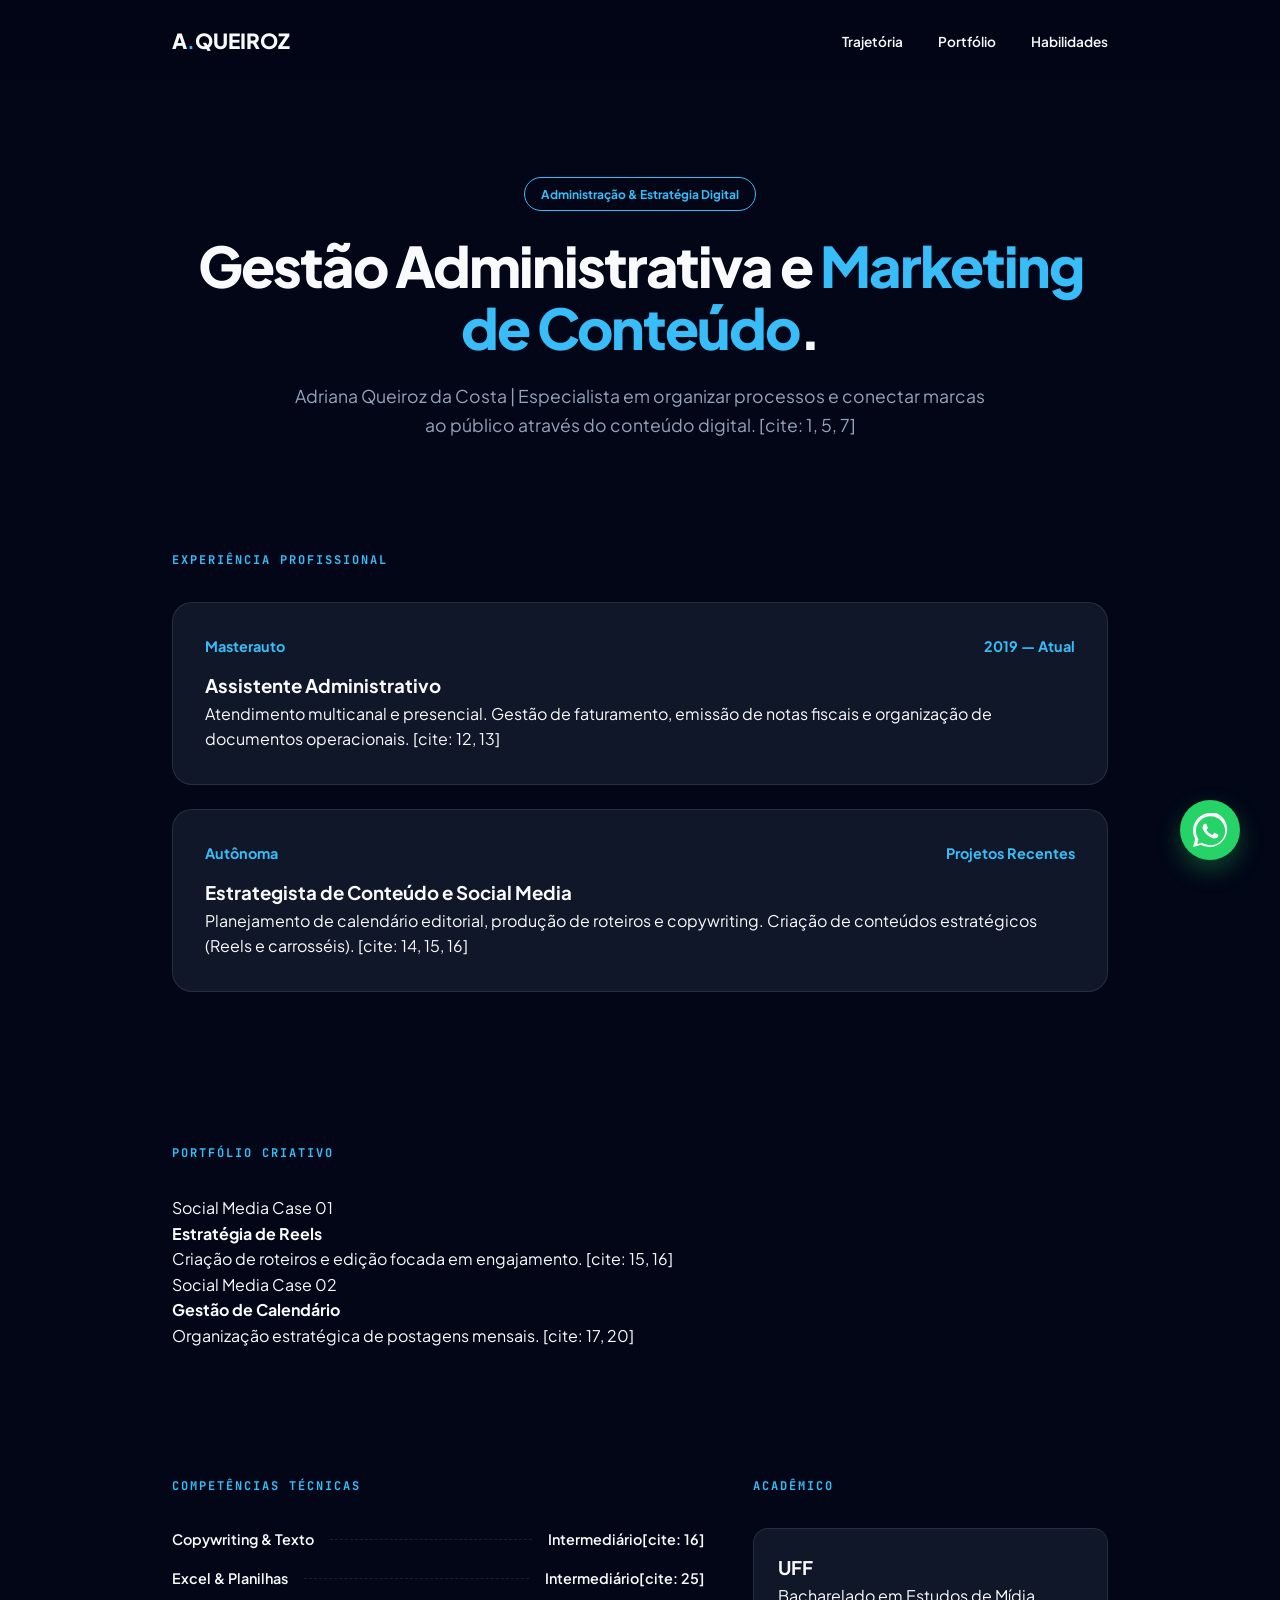
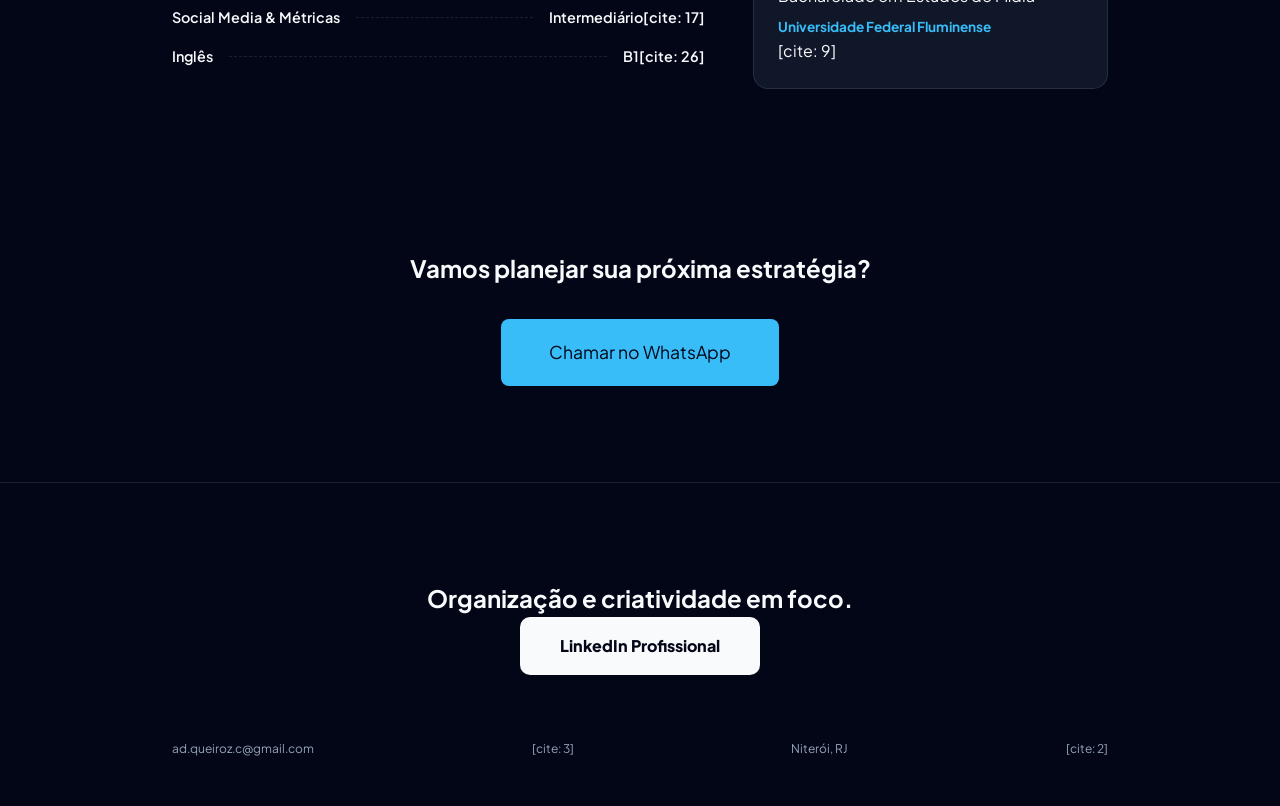
==== index.html @ 7cf7ba70 "Update index.html" ====
<!DOCTYPE html>
<html lang="pt-br">
<head>
    <meta charset="UTF-8">
    <meta name="viewport" content="width=device-width, initial-scale=1.0">
    <title>Adriana Queiroz | Adm & Marketing</title>
    <link rel="stylesheet" href="style.css">
    <link href="https://fonts.googleapis.com/css2?family=Plus+Jakarta+Sans:wght@300;400;600;800&family=JetBrains+Mono&display=swap" rel="stylesheet">
</head>
<body>

    <div class="cursor-glow"></div>

    <nav>
        <div class="container nav-content">
            <div class="logo">A<b>.</b>QUEIROZ</div>
            <div class="nav-links">
                <a href="#experiencia">Trajetória</a>
                <a href="#portfolio">Portfólio</a>
                <a href="#skills">Habilidades</a>
            </div>
        </div>
    </nav>

    <header class="hero">
        <div class="container">
            <div class="hero-badge reveal">Administração & Estratégia Digital</div>
            <h1 class="reveal">Gestão Administrativa e <span>Marketing de Conteúdo</span>.</h1>
            <p class="hero-sub reveal">Adriana Queiroz da Costa | Especialista em organizar processos e conectar marcas ao público através do conteúdo digital. [cite: 1, 5, 7]</p>
        </div>
    </header>

    <main class="container">
        
        <section id="experiencia" class="section">
            <h2 class="title-tag reveal">Experiência Profissional</h2>
            
            <div class="timeline">
                <div class="timeline-card reveal">
                    <div class="card-head">
                        <span class="company">Masterauto</span>
                        <span class="period">2019 — Atual</span>
                    </div>
                    <h3>Assistente Administrativo</h3>
                    <p>Atendimento multicanal e presencial. Gestão de faturamento, emissão de notas fiscais e organização de documentos operacionais. [cite: 12, 13]</p>
                </div>

                <div class="timeline-card reveal">
                    <div class="card-head">
                        <span class="company">Autônoma</span>
                        <span class="period">Projetos Recentes</span>
                    </div>
                    <h3>Estrategista de Conteúdo e Social Media</h3>
                    <p>Planejamento de calendário editorial, produção de roteiros e copywriting. Criação de conteúdos estratégicos (Reels e carrosséis). [cite: 14, 15, 16]</p>
                </div>
            </div>
        </section>

        <section id="portfolio" class="section">
            <h2 class="title-tag reveal">Portfólio Criativo</h2>
            <div class="portfolio-grid">
                <div class="portfolio-item reveal">
                    <div class="project-placeholder">Social Media Case 01</div>
                    <h4>Estratégia de Reels</h4>
                    <p>Criação de roteiros e edição focada em engajamento. [cite: 15, 16]</p>
                </div>
                <div class="portfolio-item reveal">
                    <div class="project-placeholder">Social Media Case 02</div>
                    <h4>Gestão de Calendário</h4>
                    <p>Organização estratégica de postagens mensais. [cite: 17, 20]</p>
                </div>
            </div>
        </section>

        <section id="skills" class="section">
            <div class="grid-skills">
                <div class="skill-group reveal">
                    <h2 class="title-tag">Competências Técnicas</h2>
                    <div class="skill-item-row"><span>Copywriting & Texto</span><div class="dot-filler"></div><span>Intermediário</span> [cite: 16]</div>
                    <div class="skill-item-row"><span>Excel & Planilhas</span><div class="dot-filler"></div><span>Intermediário</span> [cite: 25]</div>
                    <div class="skill-item-row"><span>Social Media & Métricas</span><div class="dot-filler"></div><span>Intermediário</span> [cite: 17]</div>
                    <div class="skill-item-row"><span>Inglês</span><div class="dot-filler"></div><span>B1</span> [cite: 26]</div>
                </div>
                <div class="edu-group reveal">
                    <h2 class="title-tag">Acadêmico</h2>
                    <div class="edu-card">
                        <h3>UFF</h3>
                        <p>Bacharelado em Estudos de Mídia</p>
                        <span class="date-tag">Universidade Federal Fluminense</span> [cite: 9]
                    </div>
                </div>
            </div>
        </section>

        <section class="contact-action reveal" style="text-align: center; padding: 6rem 0;">
            <h2 style="margin-bottom: 2rem;">Vamos planejar sua próxima estratégia?</h2>
            <a href="https://wa.me/5521972362893?text=Olá%20Adriana!%20Vi%20seu%20portfólio%20e%20gostaria%20de%20conversar." class="btn-primary" style="padding: 1.2rem 3rem; font-size: 1.1rem; display: inline-block; text-decoration: none;">Chamar no WhatsApp</a>
        </section>

    </main>

    <footer>
        <div class="container footer-content">
            <div class="reveal">
                <h2>Organização e criatividade em foco.</h2>
                <a href="https://www.linkedin.com/in/adriana-queirozc/" target="_blank" class="linkedin-btn">LinkedIn Profissional</a>
            </div>
            <div class="footer-bottom">
                <span>ad.queiroz.c@gmail.com</span> [cite: 3]
                <span>Niterói, RJ</span> [cite: 2]
            </div>
        </div>
    </footer>

    <a href="https://wa.me/5521972362893" class="whatsapp-float" target="_blank" rel="noopener noreferrer">
        <svg viewBox="0 0 32 32" class="whatsapp-icon">
            <path d="M16 0c-8.837 0-16 7.163-16 16 0 2.825 0.733 5.48 2.01 7.79l-2.01 7.21 7.387-1.938c2.352 1.205 5.021 1.938 7.863 1.938 8.837 0 16-7.163 16-16s-7.163-16-16-16zM16 29.333c-2.608 0-5.061-0.695-7.185-1.905l-0.516-0.306-4.385 1.15 1.171-4.195-0.336-0.534c-1.325-2.106-2.092-4.597-2.092-7.21 0-7.363 5.989-13.352 13.352-13.352s13.352 5.989 13.352 13.352c0 7.363-5.989 13.352-13.352 13.352zM22.422 19.383c-0.354-0.177-2.092-1.033-2.417-1.152s-0.561-0.177-0.796 0.177c-0.235 0.354-0.914 1.152-1.121 1.388s-0.413 0.265-0.767 0.088c-0.354-0.177-1.493-0.551-2.845-1.757-1.052-0.938-1.761-2.097-1.967-2.451s-0.022-0.546 0.155-0.722c0.159-0.159 0.354-0.413 0.531-0.619s0.235-0.354 0.354-0.59c0.118-0.235 0.059-0.442-0.029-0.619s-0.796-1.918-1.091-2.626c-0.287-0.691-0.579-0.597-0.796-0.608-0.206-0.010-0.442-0.012-0.678-0.012s-0.619 0.088-0.943 0.442c-0.324 0.354-1.238 1.21-1.238 2.951s1.268 3.423 1.445 3.659c0.177 0.235 2.495 3.81 6.044 5.341 0.844 0.364 1.503 0.581 2.016 0.744 0.848 0.269 1.62 0.231 2.23 0.14 0.68-0.101 2.092-0.855 2.387-1.681s0.295-1.534 0.206-1.681c-0.088-0.147-0.324-0.235-0.678-0.412z"></path>
        </svg>
    </a>

    <script src="script.js"></script>
</body>
</html>
---- style.css ----
:root {
    --bg: #020617;
    --primary: #38bdf8;
    --text: #f8fafc;
    --text-muted: #94a3b8;
    --card: rgba(30, 41, 59, 0.5);
    --border: rgba(255, 255, 255, 0.1);
}

* { margin: 0; padding: 0; box-sizing: border-box; scroll-behavior: smooth; }

body { 
    background-color: var(--bg); 
    color: var(--text); 
    font-family: 'Plus Jakarta Sans', sans-serif; 
    line-height: 1.6;
    overflow-x: hidden;
}

.container { max-width: 1000px; margin: 0 auto; padding: 0 2rem; }

/* Navegação */
nav { padding: 1.5rem 0; position: sticky; top: 0; z-index: 1000; background: rgba(2, 6, 23, 0.8); backdrop-filter: blur(10px); }
.nav-content { display: flex; justify-content: space-between; align-items: center; }
.logo { font-size: 1.3rem; font-weight: 800; }
.logo b { color: var(--primary); }
.nav-links a { color: var(--text); text-decoration: none; margin-left: 2rem; font-weight: 600; font-size: 0.85rem; }
.btn-primary { background: var(--primary); color: var(--bg) !important; padding: 0.6rem 1.2rem; border-radius: 8px; }

/* Hero Section */
.hero { padding: 6rem 0 3rem; text-align: center; }
.hero-badge { display: inline-block; padding: 0.4rem 1rem; border: 1px solid var(--primary); color: var(--primary); border-radius: 99px; font-size: 0.75rem; font-weight: 700; margin-bottom: 1.5rem; }
h1 { font-size: 3.5rem; font-weight: 800; letter-spacing: -2px; margin-bottom: 1.5rem; line-height: 1.1; }
h1 span { color: var(--primary); }
.hero-sub { color: var(--text-muted); font-size: 1.1rem; max-width: 700px; margin: 0 auto; }

/* Seções e Cards */
.section { padding: 4rem 0; }
.title-tag { font-family: 'JetBrains Mono', monospace; font-size: 0.75rem; color: var(--primary); text-transform: uppercase; margin-bottom: 2rem; letter-spacing: 2px; }
.timeline-card { background: var(--card); border: 1px solid var(--border); padding: 2rem; border-radius: 20px; margin-bottom: 1.5rem; transition: 0.3s; }
.timeline-card:hover { border-color: var(--primary); transform: translateY(-5px); }
.card-head { display: flex; justify-content: space-between; margin-bottom: 0.8rem; font-weight: 700; font-size: 0.9rem; color: var(--primary); }

/* Grid de Habilidades */
.grid-skills { display: grid; grid-template-columns: 1.5fr 1fr; gap: 3rem; }
.skill-item-row { display: flex; align-items: center; margin-bottom: 1rem; font-weight: 600; font-size: 0.9rem; }
.dot-filler { flex-grow: 1; border-bottom: 1px dashed var(--border); margin: 0 1rem; }
.edu-card { background: var(--card); padding: 1.5rem; border-radius: 15px; border: 1px solid var(--border); }
.date-tag { display: block; margin-top: 0.5rem; color: var(--primary); font-weight: 700; font-size: 0.85rem; }

/* Footer */
footer { padding: 6rem 0 3rem; text-align: center; border-top: 1px solid var(--border); }
.linkedin-btn { display: inline-block; background: var(--text); color: var(--bg); padding: 1rem 2.5rem; border-radius: 10px; font-weight: 800; text-decoration: none; transition: 0.3s; }
.linkedin-btn:hover { background: var(--primary); transform: scale(1.05); }
.footer-bottom { margin-top: 4rem; display: flex; justify-content: space-between; font-size: 0.75rem; color: var(--text-muted); }

/* Animações de Revelação */
.reveal { opacity: 0; transform: translateY(30px); transition: 0.8s ease-out; }
.reveal.active { opacity: 1; transform: translateY(0); }

/* WhatsApp Flutuante */
.whatsapp-float {
    position: fixed;
    width: 60px;
    height: 60px;
    bottom: 40px;
    right: 40px;
    background-color: #25d366;
    border-radius: 50px;
    display: flex;
    align-items: center;
    justify-content: center;
    box-shadow: 0 10px 25px rgba(37, 211, 102, 0.3);
    z-index: 1000;
    transition: all 0.3s ease;
    animation: pulse-whatsapp 2s infinite;
}
.whatsapp-float:hover { transform: scale(1.1); background-color: #20ba5a; }
.whatsapp-icon { width: 35px; height: 35px; fill: white; }

@keyframes pulse-whatsapp {
    0% { box-shadow: 0 0 0 0 rgba(37, 211, 102, 0.7); }
    70% { box-shadow: 0 0 0 15px rgba(37, 211, 102, 0); }
    100% { box-shadow: 0 0 0 0 rgba(37, 211, 102, 0); }
}

/* Responsividade */
@media (max-width: 768px) { 
    h1 { font-size: 2.5rem; } 
    .grid-skills { grid-template-columns: 1fr; } 
    .whatsapp-float { width: 50px; height: 50px; bottom: 20px; right: 20px; }
}
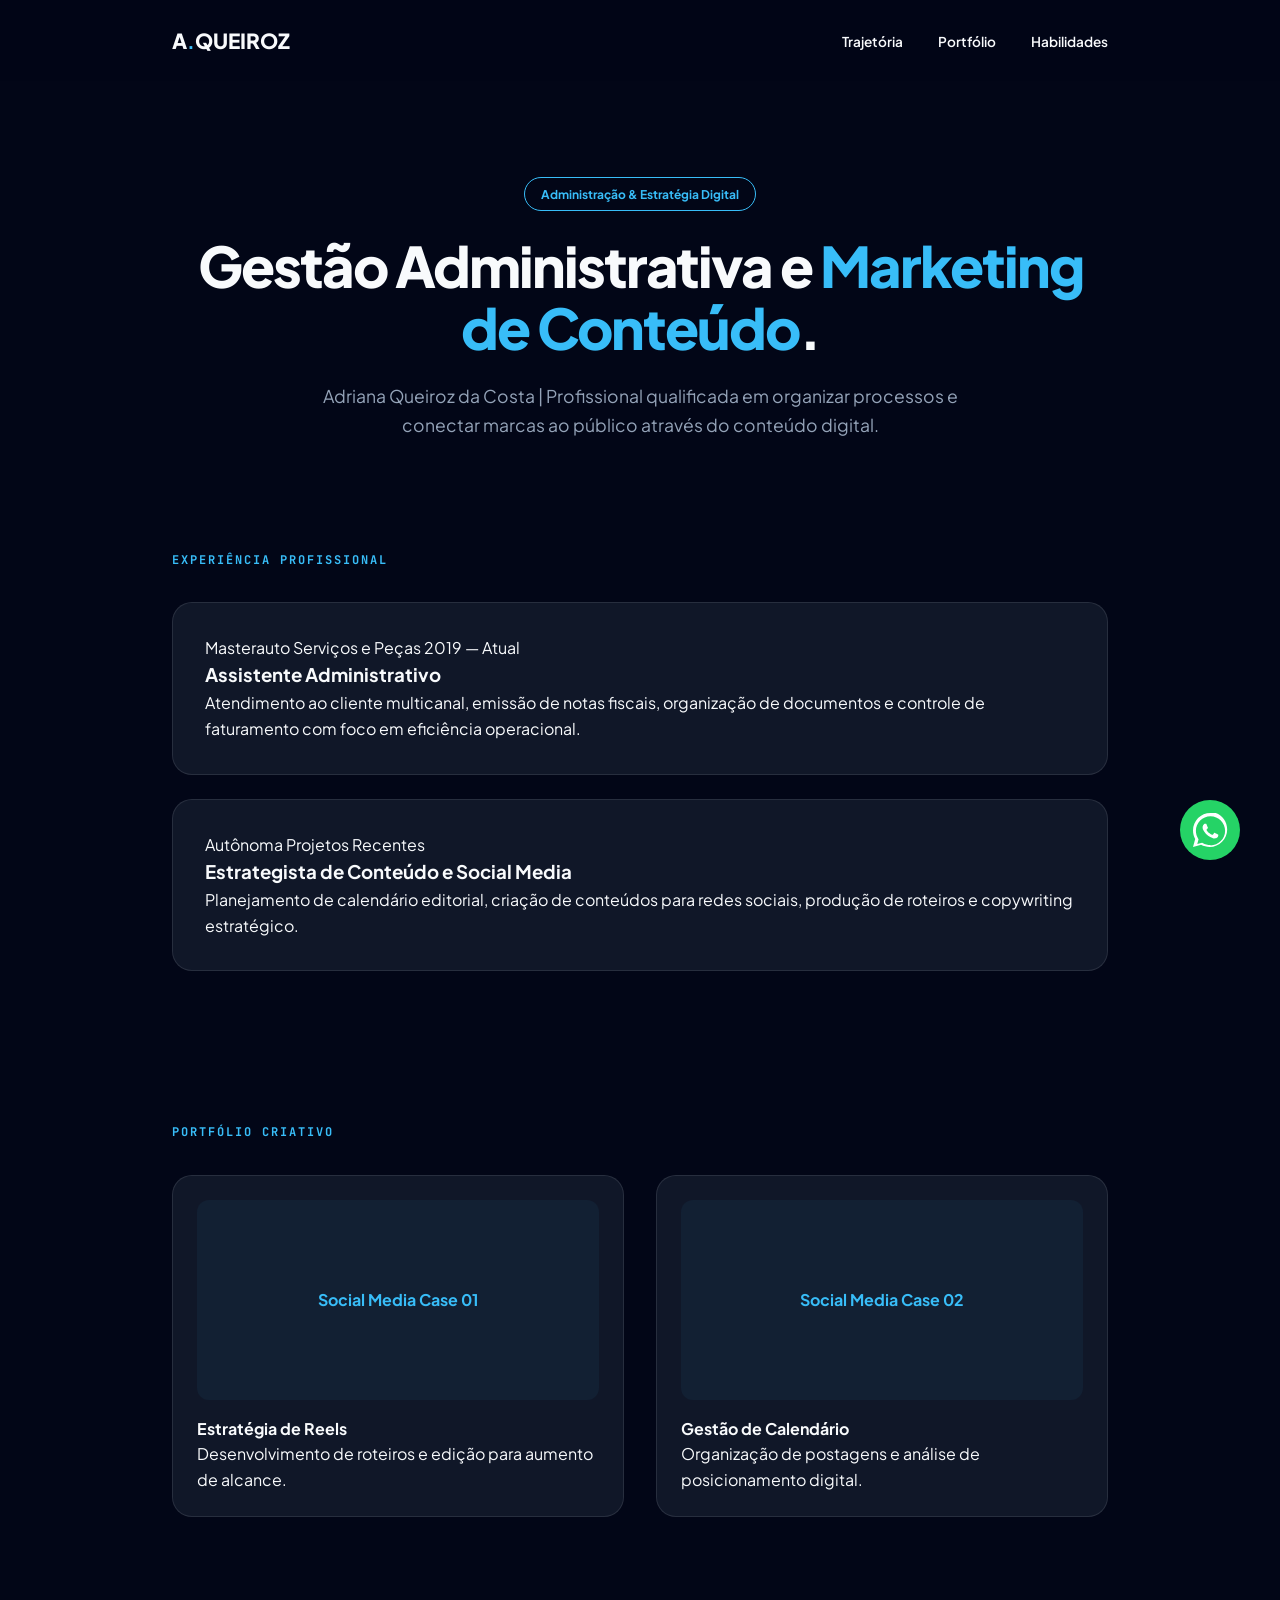
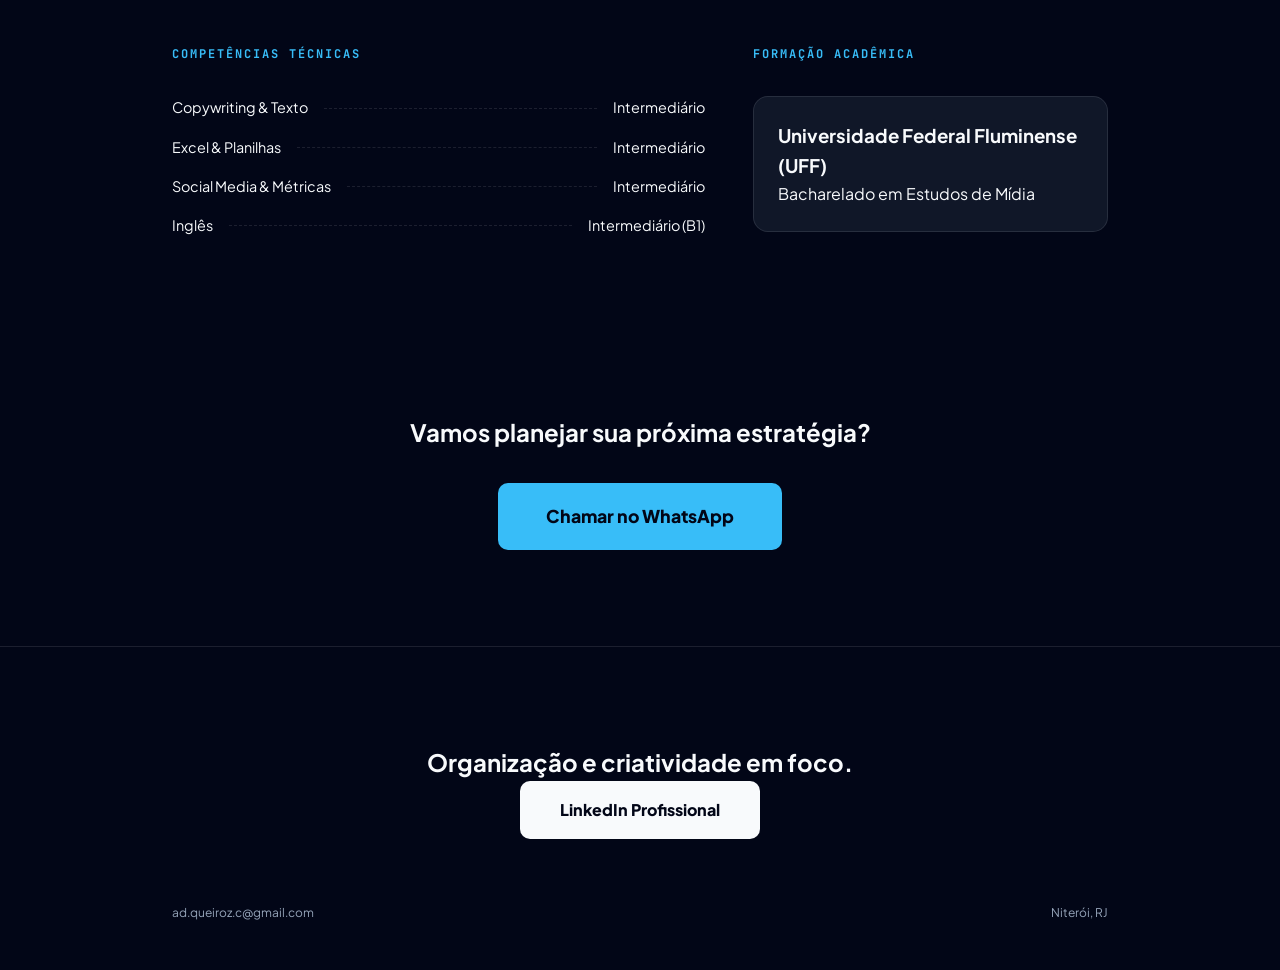
==== commit aceb67d0: "Update index.html" ====
--- a/index.html
+++ b/index.html
@@ -26,7 +26,7 @@
         <div class="container">
             <div class="hero-badge reveal">Administração & Estratégia Digital</div>
             <h1 class="reveal">Gestão Administrativa e <span>Marketing de Conteúdo</span>.</h1>
-            <p class="hero-sub reveal">Adriana Queiroz da Costa | Especialista em organizar processos e conectar marcas ao público através do conteúdo digital. [cite: 1, 5, 7]</p>
+            <p class="hero-sub reveal">Adriana Queiroz da Costa | Profissional qualificada em organizar processos e conectar marcas ao público através do conteúdo digital.</p>
         </div>
     </header>
 
@@ -38,11 +38,11 @@
             <div class="timeline">
                 <div class="timeline-card reveal">
                     <div class="card-head">
-                        <span class="company">Masterauto</span>
+                        <span class="company">Masterauto Serviços e Peças</span>
                         <span class="period">2019 — Atual</span>
                     </div>
                     <h3>Assistente Administrativo</h3>
-                    <p>Atendimento multicanal e presencial. Gestão de faturamento, emissão de notas fiscais e organização de documentos operacionais. [cite: 12, 13]</p>
+                    <p>Atendimento ao cliente multicanal, emissão de notas fiscais, organização de documentos e controle de faturamento com foco em eficiência operacional.</p>
                 </div>
 
                 <div class="timeline-card reveal">
@@ -51,7 +51,7 @@
                         <span class="period">Projetos Recentes</span>
                     </div>
                     <h3>Estrategista de Conteúdo e Social Media</h3>
-                    <p>Planejamento de calendário editorial, produção de roteiros e copywriting. Criação de conteúdos estratégicos (Reels e carrosséis). [cite: 14, 15, 16]</p>
+                    <p>Planejamento de calendário editorial, criação de conteúdos para redes sociais, produção de roteiros e copywriting estratégico.</p>
                 </div>
             </div>
         </section>
@@ -62,12 +62,12 @@
                 <div class="portfolio-item reveal">
                     <div class="project-placeholder">Social Media Case 01</div>
                     <h4>Estratégia de Reels</h4>
-                    <p>Criação de roteiros e edição focada em engajamento. [cite: 15, 16]</p>
+                    <p>Desenvolvimento de roteiros e edição para aumento de alcance.</p>
                 </div>
                 <div class="portfolio-item reveal">
                     <div class="project-placeholder">Social Media Case 02</div>
                     <h4>Gestão de Calendário</h4>
-                    <p>Organização estratégica de postagens mensais. [cite: 17, 20]</p>
+                    <p>Organização de postagens e análise de posicionamento digital.</p>
                 </div>
             </div>
         </section>
@@ -76,17 +76,16 @@
             <div class="grid-skills">
                 <div class="skill-group reveal">
                     <h2 class="title-tag">Competências Técnicas</h2>
-                    <div class="skill-item-row"><span>Copywriting & Texto</span><div class="dot-filler"></div><span>Intermediário</span> [cite: 16]</div>
-                    <div class="skill-item-row"><span>Excel & Planilhas</span><div class="dot-filler"></div><span>Intermediário</span> [cite: 25]</div>
-                    <div class="skill-item-row"><span>Social Media & Métricas</span><div class="dot-filler"></div><span>Intermediário</span> [cite: 17]</div>
-                    <div class="skill-item-row"><span>Inglês</span><div class="dot-filler"></div><span>B1</span> [cite: 26]</div>
+                    <div class="skill-item-row"><span>Copywriting & Texto</span><div class="dot-filler"></div><span>Intermediário</span></div>
+                    <div class="skill-item-row"><span>Excel & Planilhas</span><div class="dot-filler"></div><span>Intermediário</span></div>
+                    <div class="skill-item-row"><span>Social Media & Métricas</span><div class="dot-filler"></div><span>Intermediário</span></div>
+                    <div class="skill-item-row"><span>Inglês</span><div class="dot-filler"></div><span>Intermediário (B1)</span></div>
                 </div>
                 <div class="edu-group reveal">
-                    <h2 class="title-tag">Acadêmico</h2>
+                    <h2 class="title-tag">Formação Acadêmica</h2>
                     <div class="edu-card">
-                        <h3>UFF</h3>
+                        <h3>Universidade Federal Fluminense (UFF)</h3>
                         <p>Bacharelado em Estudos de Mídia</p>
-                        <span class="date-tag">Universidade Federal Fluminense</span> [cite: 9]
                     </div>
                 </div>
             </div>
@@ -106,8 +105,8 @@
                 <a href="https://www.linkedin.com/in/adriana-queirozc/" target="_blank" class="linkedin-btn">LinkedIn Profissional</a>
             </div>
             <div class="footer-bottom">
-                <span>ad.queiroz.c@gmail.com</span> [cite: 3]
-                <span>Niterói, RJ</span> [cite: 2]
+                <span>ad.queiroz.c@gmail.com</span>
+                <span>Niterói, RJ</span>
             </div>
         </div>
     </footer>
--- a/style.css
+++ b/style.css
@@ -8,85 +8,46 @@
 }
 
 * { margin: 0; padding: 0; box-sizing: border-box; scroll-behavior: smooth; }
-
-body { 
-    background-color: var(--bg); 
-    color: var(--text); 
-    font-family: 'Plus Jakarta Sans', sans-serif; 
-    line-height: 1.6;
-    overflow-x: hidden;
-}
-
+body { background-color: var(--bg); color: var(--text); font-family: 'Plus Jakarta Sans', sans-serif; line-height: 1.6; overflow-x: hidden; }
 .container { max-width: 1000px; margin: 0 auto; padding: 0 2rem; }
 
-/* Navegação */
 nav { padding: 1.5rem 0; position: sticky; top: 0; z-index: 1000; background: rgba(2, 6, 23, 0.8); backdrop-filter: blur(10px); }
 .nav-content { display: flex; justify-content: space-between; align-items: center; }
 .logo { font-size: 1.3rem; font-weight: 800; }
 .logo b { color: var(--primary); }
 .nav-links a { color: var(--text); text-decoration: none; margin-left: 2rem; font-weight: 600; font-size: 0.85rem; }
-.btn-primary { background: var(--primary); color: var(--bg) !important; padding: 0.6rem 1.2rem; border-radius: 8px; }
 
-/* Hero Section */
 .hero { padding: 6rem 0 3rem; text-align: center; }
 .hero-badge { display: inline-block; padding: 0.4rem 1rem; border: 1px solid var(--primary); color: var(--primary); border-radius: 99px; font-size: 0.75rem; font-weight: 700; margin-bottom: 1.5rem; }
 h1 { font-size: 3.5rem; font-weight: 800; letter-spacing: -2px; margin-bottom: 1.5rem; line-height: 1.1; }
 h1 span { color: var(--primary); }
 .hero-sub { color: var(--text-muted); font-size: 1.1rem; max-width: 700px; margin: 0 auto; }
 
-/* Seções e Cards */
 .section { padding: 4rem 0; }
 .title-tag { font-family: 'JetBrains Mono', monospace; font-size: 0.75rem; color: var(--primary); text-transform: uppercase; margin-bottom: 2rem; letter-spacing: 2px; }
-.timeline-card { background: var(--card); border: 1px solid var(--border); padding: 2rem; border-radius: 20px; margin-bottom: 1.5rem; transition: 0.3s; }
-.timeline-card:hover { border-color: var(--primary); transform: translateY(-5px); }
-.card-head { display: flex; justify-content: space-between; margin-bottom: 0.8rem; font-weight: 700; font-size: 0.9rem; color: var(--primary); }
+.timeline-card { background: var(--card); border: 1px solid var(--border); padding: 2rem; border-radius: 20px; margin-bottom: 1.5rem; }
 
-/* Grid de Habilidades */
+/* Grid de Portfólio */
+.portfolio-grid { display: grid; grid-template-columns: 1fr 1fr; gap: 2rem; }
+.portfolio-item { background: var(--card); border: 1px solid var(--border); padding: 1.5rem; border-radius: 20px; }
+.project-placeholder { width: 100%; height: 200px; background: rgba(56, 189, 248, 0.05); border-radius: 12px; margin-bottom: 1rem; display: flex; align-items: center; justify-content: center; color: var(--primary); font-weight: 700; }
+
 .grid-skills { display: grid; grid-template-columns: 1.5fr 1fr; gap: 3rem; }
-.skill-item-row { display: flex; align-items: center; margin-bottom: 1rem; font-weight: 600; font-size: 0.9rem; }
+.skill-item-row { display: flex; align-items: center; margin-bottom: 1rem; font-size: 0.9rem; }
 .dot-filler { flex-grow: 1; border-bottom: 1px dashed var(--border); margin: 0 1rem; }
 .edu-card { background: var(--card); padding: 1.5rem; border-radius: 15px; border: 1px solid var(--border); }
-.date-tag { display: block; margin-top: 0.5rem; color: var(--primary); font-weight: 700; font-size: 0.85rem; }
 
-/* Footer */
+.btn-primary { background: var(--primary); color: var(--bg); font-weight: 800; border-radius: 10px; transition: 0.3s; }
+.btn-primary:hover { transform: scale(1.05); background: #fff; }
+
 footer { padding: 6rem 0 3rem; text-align: center; border-top: 1px solid var(--border); }
-.linkedin-btn { display: inline-block; background: var(--text); color: var(--bg); padding: 1rem 2.5rem; border-radius: 10px; font-weight: 800; text-decoration: none; transition: 0.3s; }
-.linkedin-btn:hover { background: var(--primary); transform: scale(1.05); }
+.linkedin-btn { display: inline-block; background: var(--text); color: var(--bg); padding: 1rem 2.5rem; border-radius: 10px; font-weight: 800; text-decoration: none; }
 .footer-bottom { margin-top: 4rem; display: flex; justify-content: space-between; font-size: 0.75rem; color: var(--text-muted); }
 
-/* Animações de Revelação */
+.whatsapp-float { position: fixed; width: 60px; height: 60px; bottom: 40px; right: 40px; background-color: #25d366; border-radius: 50px; display: flex; align-items: center; justify-content: center; z-index: 1000; animation: pulse-whatsapp 2s infinite; }
+.whatsapp-icon { width: 35px; height: 35px; fill: white; }
+
+@keyframes pulse-whatsapp { 0% { box-shadow: 0 0 0 0 rgba(37, 211, 102, 0.7); } 70% { box-shadow: 0 0 0 15px rgba(37, 211, 102, 0); } 100% { box-shadow: 0 0 0 0 rgba(37, 211, 102, 0); } }
 .reveal { opacity: 0; transform: translateY(30px); transition: 0.8s ease-out; }
 .reveal.active { opacity: 1; transform: translateY(0); }
-
-/* WhatsApp Flutuante */
-.whatsapp-float {
-    position: fixed;
-    width: 60px;
-    height: 60px;
-    bottom: 40px;
-    right: 40px;
-    background-color: #25d366;
-    border-radius: 50px;
-    display: flex;
-    align-items: center;
-    justify-content: center;
-    box-shadow: 0 10px 25px rgba(37, 211, 102, 0.3);
-    z-index: 1000;
-    transition: all 0.3s ease;
-    animation: pulse-whatsapp 2s infinite;
-}
-.whatsapp-float:hover { transform: scale(1.1); background-color: #20ba5a; }
-.whatsapp-icon { width: 35px; height: 35px; fill: white; }
-
-@keyframes pulse-whatsapp {
-    0% { box-shadow: 0 0 0 0 rgba(37, 211, 102, 0.7); }
-    70% { box-shadow: 0 0 0 15px rgba(37, 211, 102, 0); }
-    100% { box-shadow: 0 0 0 0 rgba(37, 211, 102, 0); }
-}
-
-/* Responsividade */
-@media (max-width: 768px) { 
-    h1 { font-size: 2.5rem; } 
-    .grid-skills { grid-template-columns: 1fr; } 
-    .whatsapp-float { width: 50px; height: 50px; bottom: 20px; right: 20px; }
-}+@media (max-width: 768px) { h1 { font-size: 2.5rem; } .portfolio-grid, .grid-skills { grid-template-columns: 1fr; } }
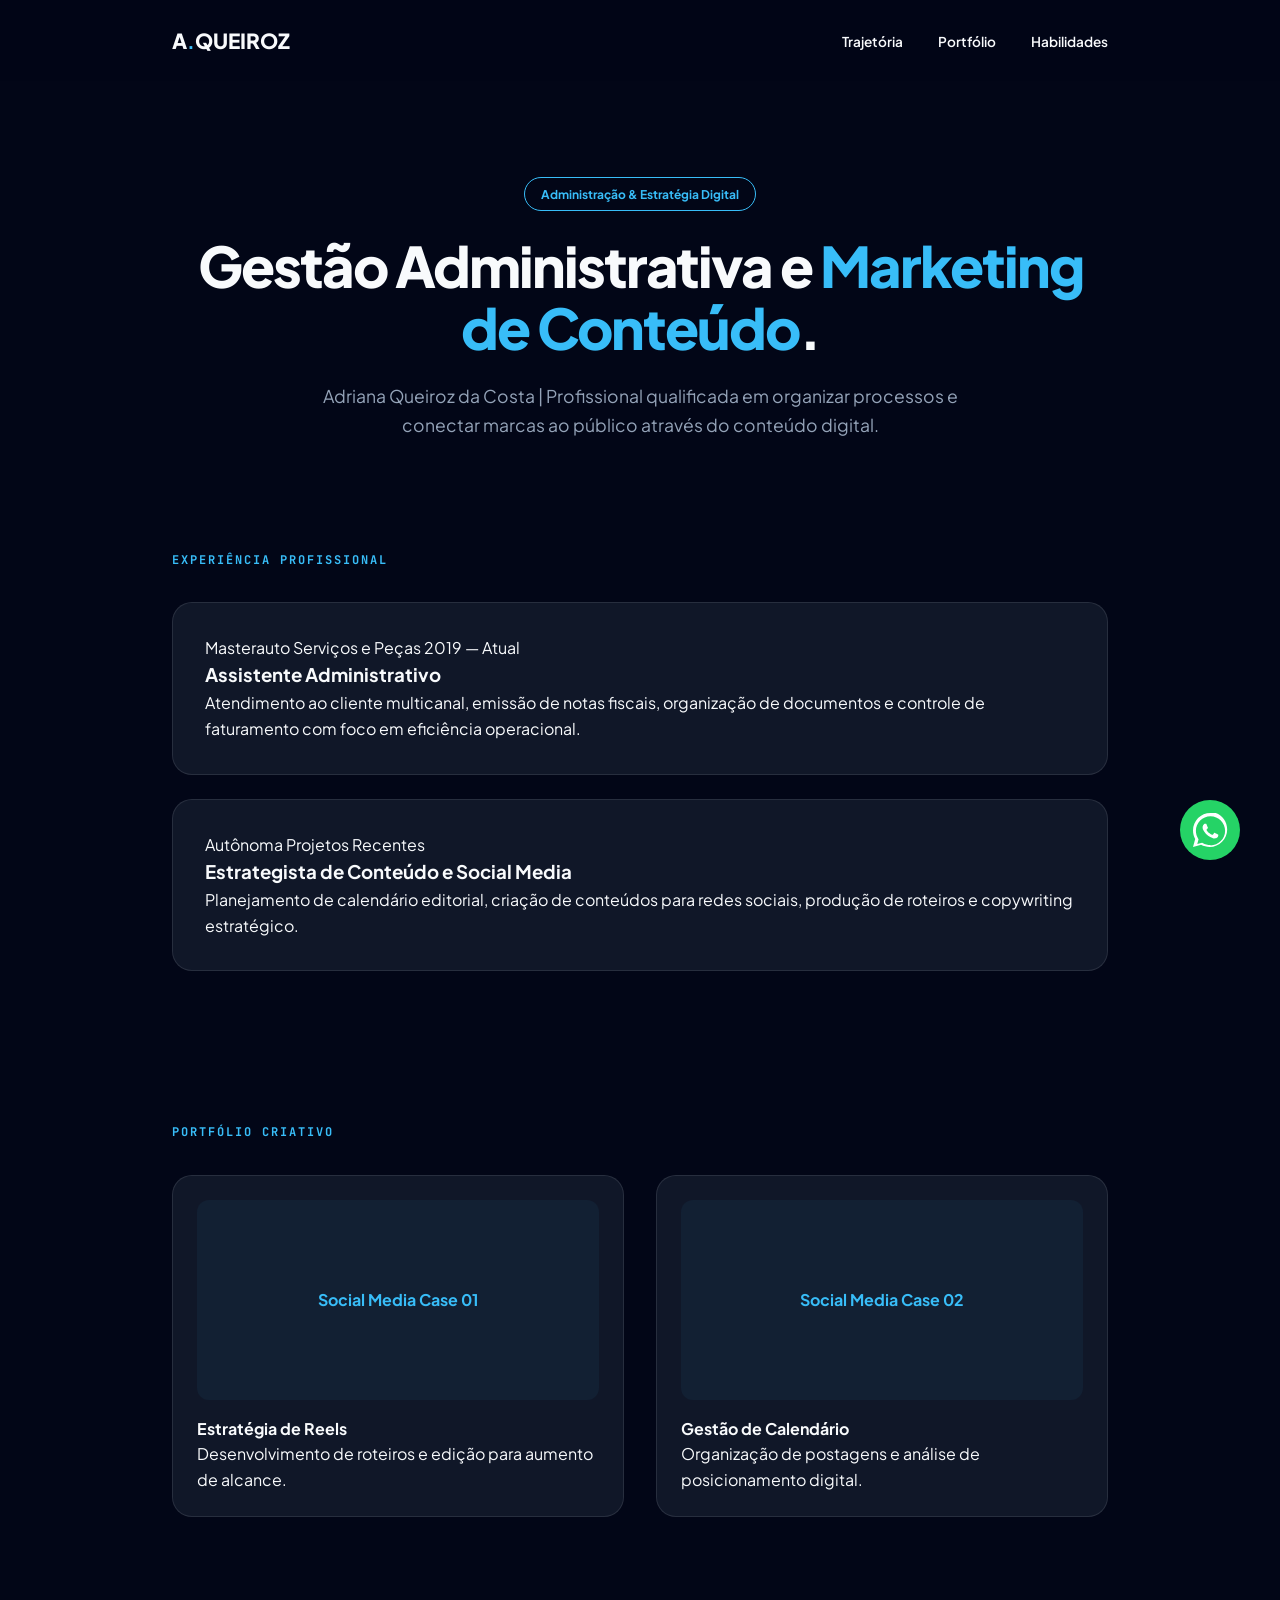
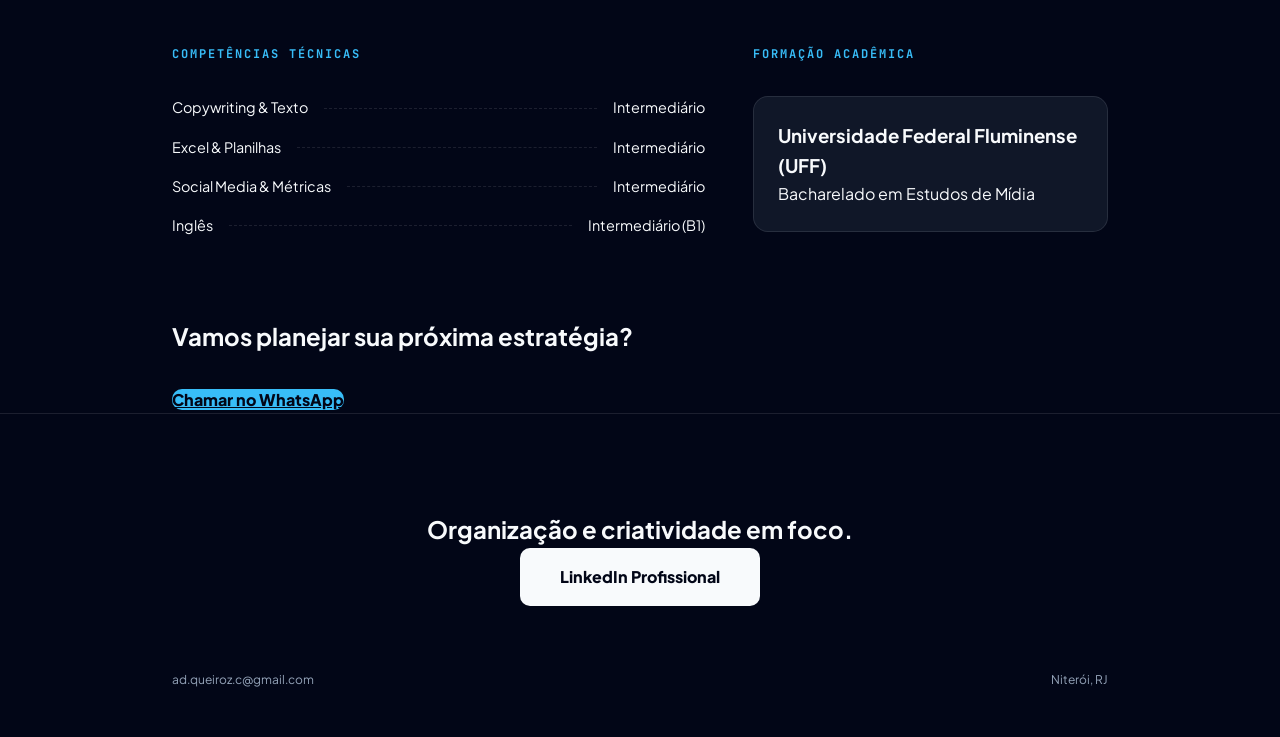
==== commit 02add523: "Update index.html" ====
--- a/index.html
+++ b/index.html
@@ -9,6 +9,8 @@
 </head>
 <body>
 
+    <div class="blob blob-1"></div>
+    <div class="blob blob-2"></div>
     <div class="cursor-glow"></div>
 
     <nav>
@@ -36,7 +38,7 @@
             <h2 class="title-tag reveal">Experiência Profissional</h2>
             
             <div class="timeline">
-                <div class="timeline-card reveal">
+                <div class="timeline-card glass-card reveal">
                     <div class="card-head">
                         <span class="company">Masterauto Serviços e Peças</span>
                         <span class="period">2019 — Atual</span>
@@ -45,7 +47,7 @@
                     <p>Atendimento ao cliente multicanal, emissão de notas fiscais, organização de documentos e controle de faturamento com foco em eficiência operacional.</p>
                 </div>
 
-                <div class="timeline-card reveal">
+                <div class="timeline-card glass-card reveal">
                     <div class="card-head">
                         <span class="company">Autônoma</span>
                         <span class="period">Projetos Recentes</span>
@@ -59,12 +61,12 @@
         <section id="portfolio" class="section">
             <h2 class="title-tag reveal">Portfólio Criativo</h2>
             <div class="portfolio-grid">
-                <div class="portfolio-item reveal">
+                <div class="portfolio-item glass-card reveal">
                     <div class="project-placeholder">Social Media Case 01</div>
                     <h4>Estratégia de Reels</h4>
                     <p>Desenvolvimento de roteiros e edição para aumento de alcance.</p>
                 </div>
-                <div class="portfolio-item reveal">
+                <div class="portfolio-item glass-card reveal">
                     <div class="project-placeholder">Social Media Case 02</div>
                     <h4>Gestão de Calendário</h4>
                     <p>Organização de postagens e análise de posicionamento digital.</p>
@@ -83,7 +85,7 @@
                 </div>
                 <div class="edu-group reveal">
                     <h2 class="title-tag">Formação Acadêmica</h2>
-                    <div class="edu-card">
+                    <div class="edu-card glass-card">
                         <h3>Universidade Federal Fluminense (UFF)</h3>
                         <p>Bacharelado em Estudos de Mídia</p>
                     </div>
@@ -91,9 +93,11 @@
             </div>
         </section>
 
-        <section class="contact-action reveal" style="text-align: center; padding: 6rem 0;">
+        <section class="contact-action reveal">
             <h2 style="margin-bottom: 2rem;">Vamos planejar sua próxima estratégia?</h2>
-            <a href="https://wa.me/5521972362893?text=Olá%20Adriana!%20Vi%20seu%20portfólio%20e%20gostaria%20de%20conversar." class="btn-primary" style="padding: 1.2rem 3rem; font-size: 1.1rem; display: inline-block; text-decoration: none;">Chamar no WhatsApp</a>
+            <div class="magnetic-wrap">
+                <a href="https://wa.me/5521972362893?text=Olá%20Adriana!%20Vi%20seu%20portfólio%20e%20gostaria%20de%20conversar." class="btn-primary magnetic-btn">Chamar no WhatsApp</a>
+            </div>
         </section>
 
     </main>
@@ -111,10 +115,8 @@
         </div>
     </footer>
 
-    <a href="https://wa.me/5521972362893" class="whatsapp-float" target="_blank" rel="noopener noreferrer">
-        <svg viewBox="0 0 32 32" class="whatsapp-icon">
-            <path d="M16 0c-8.837 0-16 7.163-16 16 0 2.825 0.733 5.48 2.01 7.79l-2.01 7.21 7.387-1.938c2.352 1.205 5.021 1.938 7.863 1.938 8.837 0 16-7.163 16-16s-7.163-16-16-16zM16 29.333c-2.608 0-5.061-0.695-7.185-1.905l-0.516-0.306-4.385 1.15 1.171-4.195-0.336-0.534c-1.325-2.106-2.092-4.597-2.092-7.21 0-7.363 5.989-13.352 13.352-13.352s13.352 5.989 13.352 13.352c0 7.363-5.989 13.352-13.352 13.352zM22.422 19.383c-0.354-0.177-2.092-1.033-2.417-1.152s-0.561-0.177-0.796 0.177c-0.235 0.354-0.914 1.152-1.121 1.388s-0.413 0.265-0.767 0.088c-0.354-0.177-1.493-0.551-2.845-1.757-1.052-0.938-1.761-2.097-1.967-2.451s-0.022-0.546 0.155-0.722c0.159-0.159 0.354-0.413 0.531-0.619s0.235-0.354 0.354-0.59c0.118-0.235 0.059-0.442-0.029-0.619s-0.796-1.918-1.091-2.626c-0.287-0.691-0.579-0.597-0.796-0.608-0.206-0.010-0.442-0.012-0.678-0.012s-0.619 0.088-0.943 0.442c-0.324 0.354-1.238 1.21-1.238 2.951s1.268 3.423 1.445 3.659c0.177 0.235 2.495 3.81 6.044 5.341 0.844 0.364 1.503 0.581 2.016 0.744 0.848 0.269 1.62 0.231 2.23 0.14 0.68-0.101 2.092-0.855 2.387-1.681s0.295-1.534 0.206-1.681c-0.088-0.147-0.324-0.235-0.678-0.412z"></path>
-        </svg>
+    <a href="https://wa.me/5521972362893" class="whatsapp-float magnetic-btn" target="_blank" rel="noopener noreferrer">
+        <svg viewBox="0 0 32 32" class="whatsapp-icon"><path d="M16 0c-8.837 0-16 7.163-16 16 0 2.825 0.733 5.48 2.01 7.79l-2.01 7.21 7.387-1.938c2.352 1.205 5.021 1.938 7.863 1.938 8.837 0 16-7.163 16-16s-7.163-16-16-16zM16 29.333c-2.608 0-5.061-0.695-7.185-1.905l-0.516-0.306-4.385 1.15 1.171-4.195-0.336-0.534c-1.325-2.106-2.092-4.597-2.092-7.21 0-7.363 5.989-13.352 13.352-13.352s13.352 5.989 13.352 13.352c0 7.363-5.989 13.352-13.352 13.352zM22.422 19.383c-0.354-0.177-2.092-1.033-2.417-1.152s-0.561-0.177-0.796 0.177c-0.235 0.354-0.914 1.152-1.121 1.388s-0.413 0.265-0.767 0.088c-0.354-0.177-1.493-0.551-2.845-1.757-1.052-0.938-1.761-2.097-1.967-2.451s-0.022-0.546 0.155-0.722c0.159-0.159 0.354-0.413 0.531-0.619s0.235-0.354 0.354-0.59c0.118-0.235 0.059-0.442-0.029-0.619s-0.796-1.918-1.091-2.626c-0.287-0.691-0.579-0.597-0.796-0.608-0.206-0.010-0.442-0.012-0.678-0.012s-0.619 0.088-0.943 0.442c-0.324 0.354-1.238 1.21-1.238 2.951s1.268 3.423 1.445 3.659c0.177 0.235 2.495 3.81 6.044 5.341 0.844 0.364 1.503 0.581 2.016 0.744 0.848 0.269 1.62 0.231 2.23 0.14 0.68-0.101 2.092-0.855 2.387-1.681s0.295-1.534 0.206-1.681c-0.088-0.147-0.324-0.235-0.678-0.412z"></path></svg>
     </a>
 
     <script src="script.js"></script>
--- a/style.css
+++ b/style.css
@@ -27,7 +27,6 @@
 .title-tag { font-family: 'JetBrains Mono', monospace; font-size: 0.75rem; color: var(--primary); text-transform: uppercase; margin-bottom: 2rem; letter-spacing: 2px; }
 .timeline-card { background: var(--card); border: 1px solid var(--border); padding: 2rem; border-radius: 20px; margin-bottom: 1.5rem; }
 
-/* Grid de Portfólio */
 .portfolio-grid { display: grid; grid-template-columns: 1fr 1fr; gap: 2rem; }
 .portfolio-item { background: var(--card); border: 1px solid var(--border); padding: 1.5rem; border-radius: 20px; }
 .project-placeholder { width: 100%; height: 200px; background: rgba(56, 189, 248, 0.05); border-radius: 12px; margin-bottom: 1rem; display: flex; align-items: center; justify-content: center; color: var(--primary); font-weight: 700; }
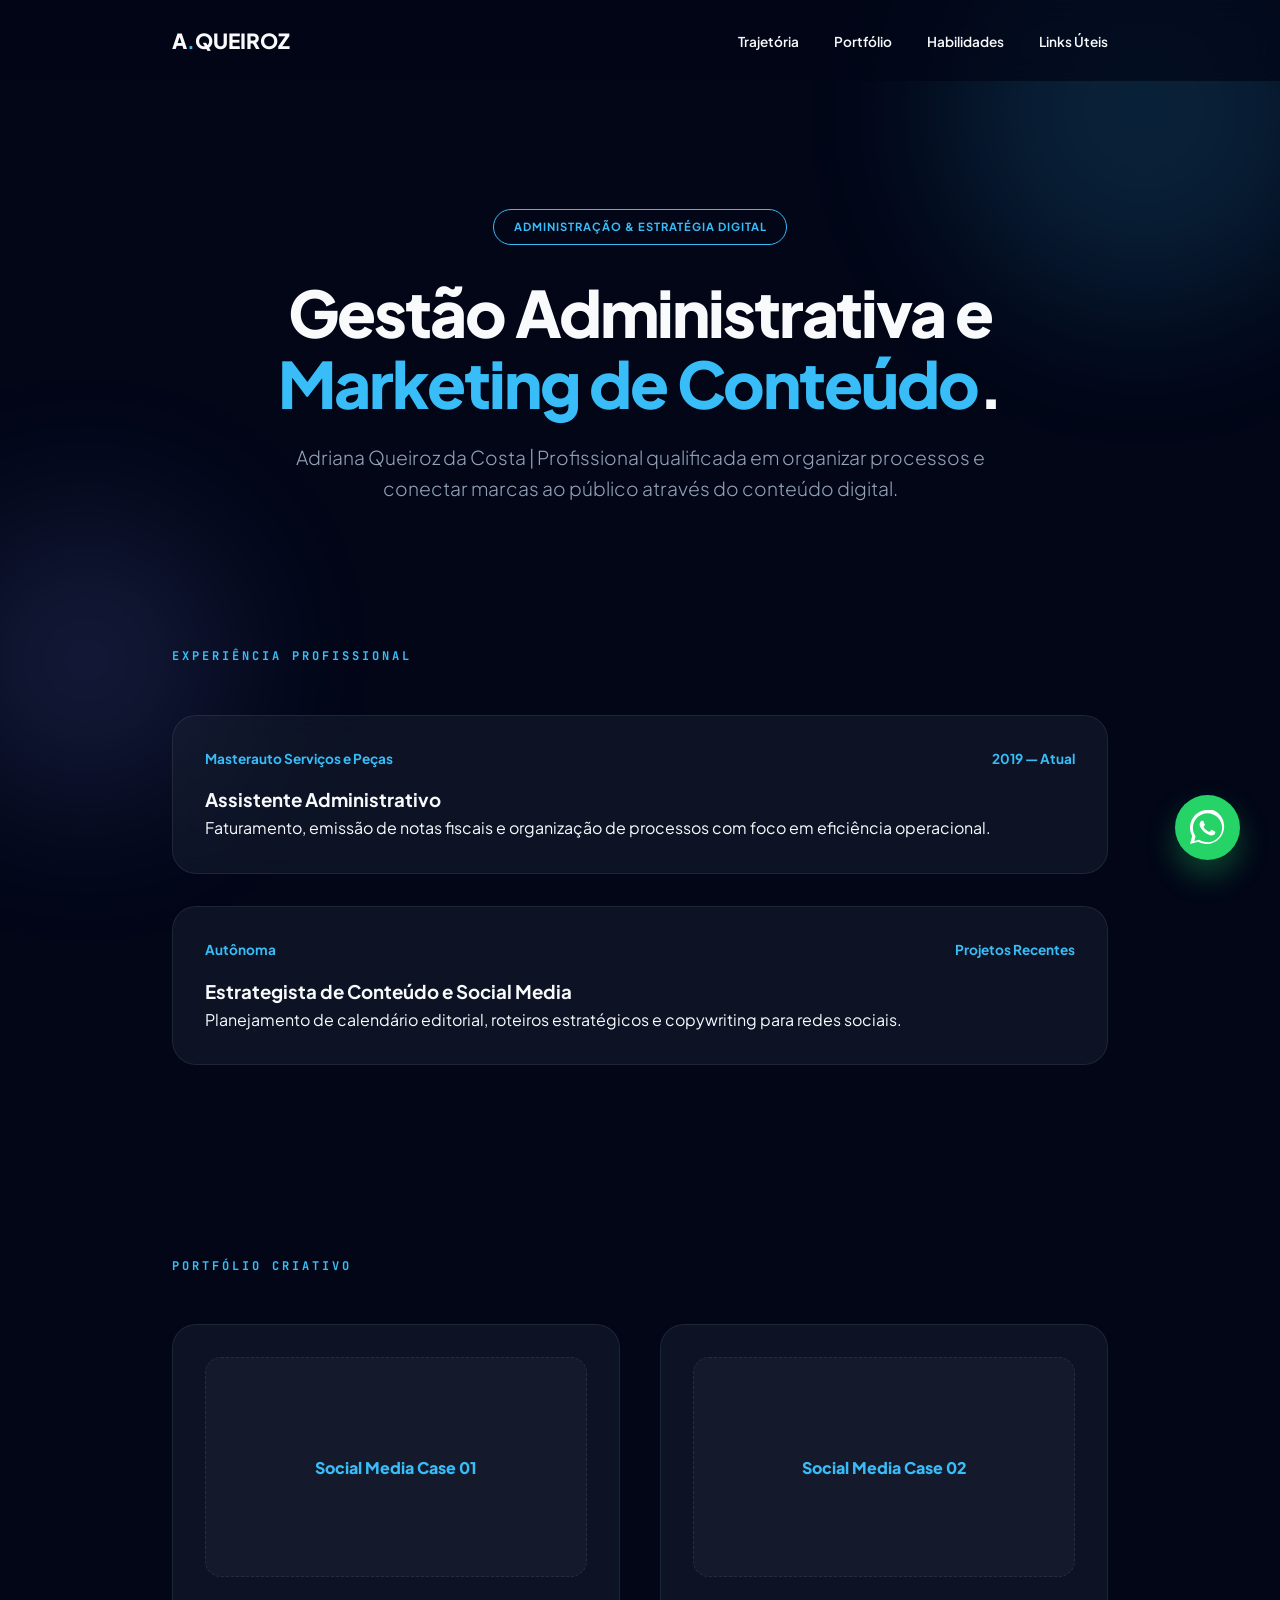
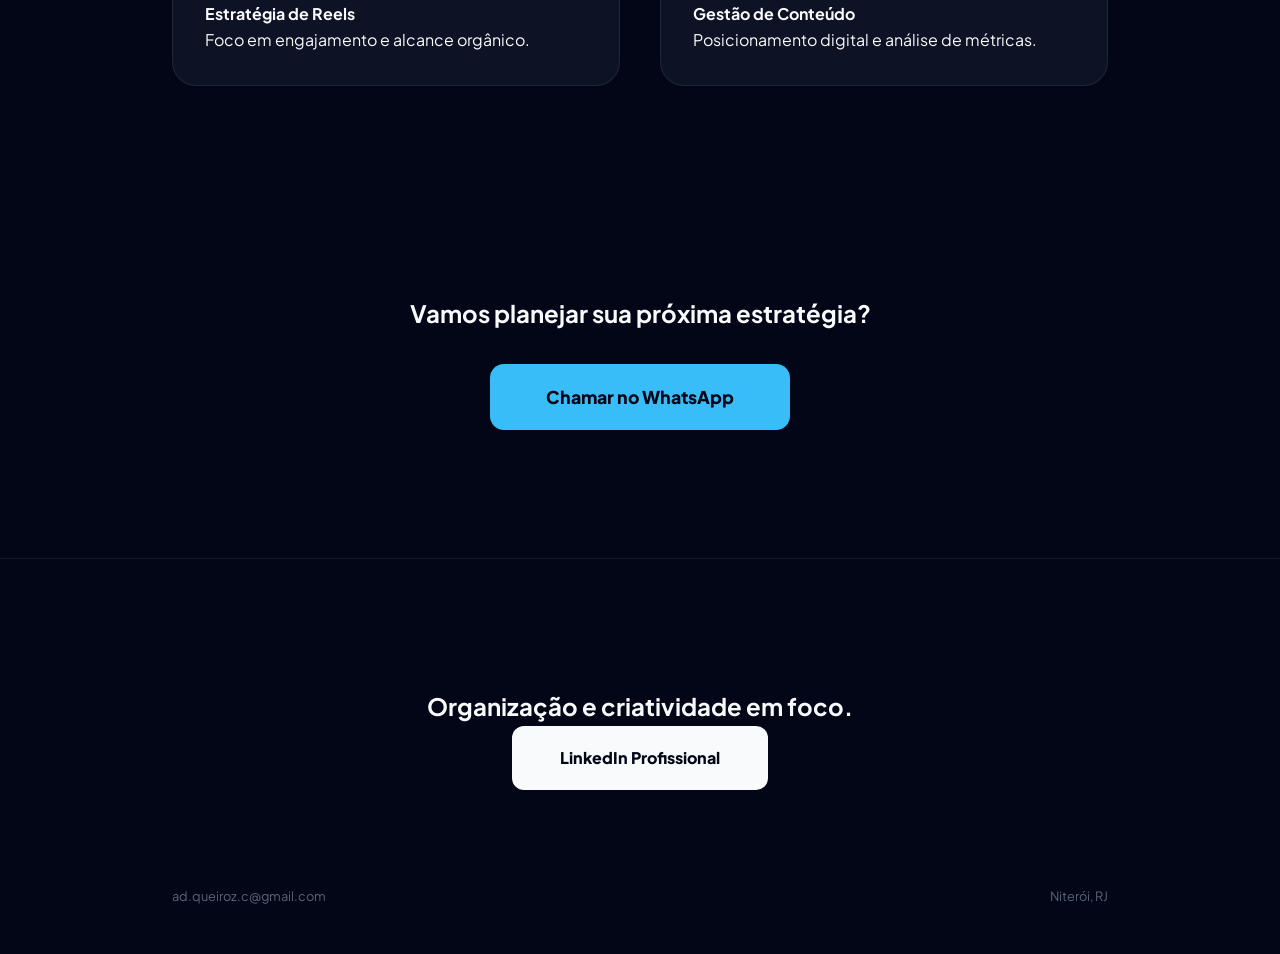
==== commit a1f54e42: "Update index.html" ====
--- a/index.html
+++ b/index.html
@@ -3,7 +3,14 @@
 <head>
     <meta charset="UTF-8">
     <meta name="viewport" content="width=device-width, initial-scale=1.0">
+    
     <title>Adriana Queiroz | Adm & Marketing</title>
+    <meta name="description" content="Profissional qualificada em Gestão Administrativa e Estratégia de Conteúdo Digital. Bacharel em Estudos de Mídia pela UFF.">
+    <meta property="og:title" content="Adriana Queiroz | Portfólio Profissional">
+    <meta property="og:description" content="Organização e criatividade para conectar marcas ao público.">
+    <meta property="og:type" content="website">
+    <meta name="theme-color" content="#020617">
+
     <link rel="stylesheet" href="style.css">
     <link href="https://fonts.googleapis.com/css2?family=Plus+Jakarta+Sans:wght@300;400;600;800&family=JetBrains+Mono&display=swap" rel="stylesheet">
 </head>
@@ -20,6 +27,7 @@
                 <a href="#experiencia">Trajetória</a>
                 <a href="#portfolio">Portfólio</a>
                 <a href="#skills">Habilidades</a>
+                <a href="links.html" class="nav-special">Links Úteis</a>
             </div>
         </div>
     </nav>
@@ -33,10 +41,8 @@
     </header>
 
     <main class="container">
-        
         <section id="experiencia" class="section">
             <h2 class="title-tag reveal">Experiência Profissional</h2>
-            
             <div class="timeline">
                 <div class="timeline-card glass-card reveal">
                     <div class="card-head">
@@ -44,16 +50,15 @@
                         <span class="period">2019 — Atual</span>
                     </div>
                     <h3>Assistente Administrativo</h3>
-                    <p>Atendimento ao cliente multicanal, emissão de notas fiscais, organização de documentos e controle de faturamento com foco em eficiência operacional.</p>
+                    <p>Faturamento, emissão de notas fiscais e organização de processos com foco em eficiência operacional.</p>
                 </div>
-
                 <div class="timeline-card glass-card reveal">
                     <div class="card-head">
                         <span class="company">Autônoma</span>
                         <span class="period">Projetos Recentes</span>
                     </div>
                     <h3>Estrategista de Conteúdo e Social Media</h3>
-                    <p>Planejamento de calendário editorial, criação de conteúdos para redes sociais, produção de roteiros e copywriting estratégico.</p>
+                    <p>Planejamento de calendário editorial, roteiros estratégicos e copywriting para redes sociais.</p>
                 </div>
             </div>
         </section>
@@ -64,31 +69,12 @@
                 <div class="portfolio-item glass-card reveal">
                     <div class="project-placeholder">Social Media Case 01</div>
                     <h4>Estratégia de Reels</h4>
-                    <p>Desenvolvimento de roteiros e edição para aumento de alcance.</p>
+                    <p>Foco em engajamento e alcance orgânico.</p>
                 </div>
                 <div class="portfolio-item glass-card reveal">
                     <div class="project-placeholder">Social Media Case 02</div>
-                    <h4>Gestão de Calendário</h4>
-                    <p>Organização de postagens e análise de posicionamento digital.</p>
-                </div>
-            </div>
-        </section>
-
-        <section id="skills" class="section">
-            <div class="grid-skills">
-                <div class="skill-group reveal">
-                    <h2 class="title-tag">Competências Técnicas</h2>
-                    <div class="skill-item-row"><span>Copywriting & Texto</span><div class="dot-filler"></div><span>Intermediário</span></div>
-                    <div class="skill-item-row"><span>Excel & Planilhas</span><div class="dot-filler"></div><span>Intermediário</span></div>
-                    <div class="skill-item-row"><span>Social Media & Métricas</span><div class="dot-filler"></div><span>Intermediário</span></div>
-                    <div class="skill-item-row"><span>Inglês</span><div class="dot-filler"></div><span>Intermediário (B1)</span></div>
-                </div>
-                <div class="edu-group reveal">
-                    <h2 class="title-tag">Formação Acadêmica</h2>
-                    <div class="edu-card glass-card">
-                        <h3>Universidade Federal Fluminense (UFF)</h3>
-                        <p>Bacharelado em Estudos de Mídia</p>
-                    </div>
+                    <h4>Gestão de Conteúdo</h4>
+                    <p>Posicionamento digital e análise de métricas.</p>
                 </div>
             </div>
         </section>
@@ -96,10 +82,9 @@
         <section class="contact-action reveal">
             <h2 style="margin-bottom: 2rem;">Vamos planejar sua próxima estratégia?</h2>
             <div class="magnetic-wrap">
-                <a href="https://wa.me/5521972362893?text=Olá%20Adriana!%20Vi%20seu%20portfólio%20e%20gostaria%20de%20conversar." class="btn-primary magnetic-btn">Chamar no WhatsApp</a>
+                <a href="https://wa.me/5521972362893?text=Olá%20Adriana!%20Vi%20seu%20portfólio." class="btn-primary magnetic-btn">Chamar no WhatsApp</a>
             </div>
         </section>
-
     </main>
 
     <footer>
@@ -115,7 +100,7 @@
         </div>
     </footer>
 
-    <a href="https://wa.me/5521972362893" class="whatsapp-float magnetic-btn" target="_blank" rel="noopener noreferrer">
+    <a href="https://wa.me/5521972362893" class="whatsapp-float magnetic-btn" target="_blank">
         <svg viewBox="0 0 32 32" class="whatsapp-icon"><path d="M16 0c-8.837 0-16 7.163-16 16 0 2.825 0.733 5.48 2.01 7.79l-2.01 7.21 7.387-1.938c2.352 1.205 5.021 1.938 7.863 1.938 8.837 0 16-7.163 16-16s-7.163-16-16-16zM16 29.333c-2.608 0-5.061-0.695-7.185-1.905l-0.516-0.306-4.385 1.15 1.171-4.195-0.336-0.534c-1.325-2.106-2.092-4.597-2.092-7.21 0-7.363 5.989-13.352 13.352-13.352s13.352 5.989 13.352 13.352c0 7.363-5.989 13.352-13.352 13.352zM22.422 19.383c-0.354-0.177-2.092-1.033-2.417-1.152s-0.561-0.177-0.796 0.177c-0.235 0.354-0.914 1.152-1.121 1.388s-0.413 0.265-0.767 0.088c-0.354-0.177-1.493-0.551-2.845-1.757-1.052-0.938-1.761-2.097-1.967-2.451s-0.022-0.546 0.155-0.722c0.159-0.159 0.354-0.413 0.531-0.619s0.235-0.354 0.354-0.59c0.118-0.235 0.059-0.442-0.029-0.619s-0.796-1.918-1.091-2.626c-0.287-0.691-0.579-0.597-0.796-0.608-0.206-0.010-0.442-0.012-0.678-0.012s-0.619 0.088-0.943 0.442c-0.324 0.354-1.238 1.21-1.238 2.951s1.268 3.423 1.445 3.659c0.177 0.235 2.495 3.81 6.044 5.341 0.844 0.364 1.503 0.581 2.016 0.744 0.848 0.269 1.62 0.231 2.23 0.14 0.68-0.101 2.092-0.855 2.387-1.681s0.295-1.534 0.206-1.681c-0.088-0.147-0.324-0.235-0.678-0.412z"></path></svg>
     </a>
 
--- a/style.css
+++ b/style.css
@@ -3,50 +3,85 @@
     --primary: #38bdf8;
     --text: #f8fafc;
     --text-muted: #94a3b8;
-    --card: rgba(30, 41, 59, 0.5);
-    --border: rgba(255, 255, 255, 0.1);
+    --glass: rgba(30, 41, 59, 0.4);
+    --border: rgba(255, 255, 255, 0.08);
 }
 
 * { margin: 0; padding: 0; box-sizing: border-box; scroll-behavior: smooth; }
 body { background-color: var(--bg); color: var(--text); font-family: 'Plus Jakarta Sans', sans-serif; line-height: 1.6; overflow-x: hidden; }
+
+/* Background Parallax blobs */
+.blob { position: fixed; border-radius: 50%; filter: blur(80px); z-index: -1; opacity: 0.15; pointer-events: none; }
+.blob-1 { width: 400px; height: 400px; background: var(--primary); top: -10%; right: -5%; }
+.blob-2 { width: 300px; height: 300px; background: #818cf8; bottom: 10%; left: -5%; }
+
 .container { max-width: 1000px; margin: 0 auto; padding: 0 2rem; }
 
-nav { padding: 1.5rem 0; position: sticky; top: 0; z-index: 1000; background: rgba(2, 6, 23, 0.8); backdrop-filter: blur(10px); }
+/* Efeito Glassmorphism em cartões */
+.glass-card {
+    background: var(--glass);
+    backdrop-filter: blur(12px);
+    -webkit-backdrop-filter: blur(12px);
+    border: 1px solid var(--border);
+    border-radius: 24px;
+    padding: 2rem;
+    transition: all 0.4s cubic-bezier(0.175, 0.885, 0.32, 1.275);
+}
+.glass-card:hover { transform: translateY(-10px); border-color: var(--primary); box-shadow: 0 20px 40px rgba(0,0,0,0.3); }
+
+nav { padding: 1.5rem 0; position: sticky; top: 0; z-index: 1000; background: rgba(2, 6, 23, 0.7); backdrop-filter: blur(15px); }
 .nav-content { display: flex; justify-content: space-between; align-items: center; }
 .logo { font-size: 1.3rem; font-weight: 800; }
 .logo b { color: var(--primary); }
-.nav-links a { color: var(--text); text-decoration: none; margin-left: 2rem; font-weight: 600; font-size: 0.85rem; }
+.nav-links a { color: var(--text); text-decoration: none; margin-left: 2rem; font-weight: 600; font-size: 0.85rem; transition: 0.3s; }
+.nav-links a:hover { color: var(--primary); }
 
-.hero { padding: 6rem 0 3rem; text-align: center; }
-.hero-badge { display: inline-block; padding: 0.4rem 1rem; border: 1px solid var(--primary); color: var(--primary); border-radius: 99px; font-size: 0.75rem; font-weight: 700; margin-bottom: 1.5rem; }
-h1 { font-size: 3.5rem; font-weight: 800; letter-spacing: -2px; margin-bottom: 1.5rem; line-height: 1.1; }
+.hero { padding: 8rem 0 4rem; text-align: center; }
+.hero-badge { display: inline-block; padding: 0.5rem 1.2rem; border: 1px solid var(--primary); color: var(--primary); border-radius: 99px; font-size: 0.7rem; font-weight: 700; margin-bottom: 2rem; text-transform: uppercase; letter-spacing: 1px; }
+h1 { font-size: 4rem; font-weight: 800; letter-spacing: -2px; margin-bottom: 1.5rem; line-height: 1.1; }
 h1 span { color: var(--primary); }
-.hero-sub { color: var(--text-muted); font-size: 1.1rem; max-width: 700px; margin: 0 auto; }
+.hero-sub { color: var(--text-muted); font-size: 1.2rem; max-width: 750px; margin: 0 auto; font-weight: 300; }
 
-.section { padding: 4rem 0; }
-.title-tag { font-family: 'JetBrains Mono', monospace; font-size: 0.75rem; color: var(--primary); text-transform: uppercase; margin-bottom: 2rem; letter-spacing: 2px; }
-.timeline-card { background: var(--card); border: 1px solid var(--border); padding: 2rem; border-radius: 20px; margin-bottom: 1.5rem; }
+.section { padding: 5rem 0; }
+.title-tag { font-family: 'JetBrains Mono', monospace; font-size: 0.75rem; color: var(--primary); text-transform: uppercase; margin-bottom: 3rem; letter-spacing: 3px; display: block; }
 
-.portfolio-grid { display: grid; grid-template-columns: 1fr 1fr; gap: 2rem; }
-.portfolio-item { background: var(--card); border: 1px solid var(--border); padding: 1.5rem; border-radius: 20px; }
-.project-placeholder { width: 100%; height: 200px; background: rgba(56, 189, 248, 0.05); border-radius: 12px; margin-bottom: 1rem; display: flex; align-items: center; justify-content: center; color: var(--primary); font-weight: 700; }
+.timeline-card { margin-bottom: 2rem; }
+.card-head { display: flex; justify-content: space-between; margin-bottom: 1rem; color: var(--primary); font-weight: 700; font-size: 0.85rem; }
 
-.grid-skills { display: grid; grid-template-columns: 1.5fr 1fr; gap: 3rem; }
-.skill-item-row { display: flex; align-items: center; margin-bottom: 1rem; font-size: 0.9rem; }
-.dot-filler { flex-grow: 1; border-bottom: 1px dashed var(--border); margin: 0 1rem; }
-.edu-card { background: var(--card); padding: 1.5rem; border-radius: 15px; border: 1px solid var(--border); }
+.portfolio-grid { display: grid; grid-template-columns: 1fr 1fr; gap: 2.5rem; }
+.project-placeholder { width: 100%; height: 220px; background: rgba(255,255,255,0.03); border-radius: 16px; margin-bottom: 1.5rem; display: flex; align-items: center; justify-content: center; color: var(--primary); font-weight: 800; border: 1px dashed var(--border); }
 
-.btn-primary { background: var(--primary); color: var(--bg); font-weight: 800; border-radius: 10px; transition: 0.3s; }
-.btn-primary:hover { transform: scale(1.05); background: #fff; }
+.grid-skills { display: grid; grid-template-columns: 1.5fr 1fr; gap: 4rem; }
+.skill-item-row { display: flex; align-items: center; margin-bottom: 1.2rem; font-size: 0.95rem; font-weight: 600; }
+.dot-filler { flex-grow: 1; border-bottom: 1px dashed var(--border); margin: 0 1rem; opacity: 0.3; }
 
-footer { padding: 6rem 0 3rem; text-align: center; border-top: 1px solid var(--border); }
-.linkedin-btn { display: inline-block; background: var(--text); color: var(--bg); padding: 1rem 2.5rem; border-radius: 10px; font-weight: 800; text-decoration: none; }
-.footer-bottom { margin-top: 4rem; display: flex; justify-content: space-between; font-size: 0.75rem; color: var(--text-muted); }
+.contact-action { text-align: center; padding: 8rem 0; }
+.btn-primary { 
+    background: var(--primary); 
+    color: var(--bg); 
+    padding: 1.2rem 3.5rem; 
+    border-radius: 14px; 
+    font-weight: 800; 
+    font-size: 1.1rem; 
+    text-decoration: none; 
+    display: inline-block;
+    transition: 0.3s;
+}
 
-.whatsapp-float { position: fixed; width: 60px; height: 60px; bottom: 40px; right: 40px; background-color: #25d366; border-radius: 50px; display: flex; align-items: center; justify-content: center; z-index: 1000; animation: pulse-whatsapp 2s infinite; }
+footer { padding: 8rem 0 3rem; text-align: center; border-top: 1px solid var(--border); }
+.linkedin-btn { display: inline-block; background: var(--text); color: var(--bg); padding: 1.2rem 3rem; border-radius: 12px; font-weight: 800; text-decoration: none; transition: 0.3s; }
+.footer-bottom { margin-top: 6rem; display: flex; justify-content: space-between; font-size: 0.8rem; color: var(--text-muted); opacity: 0.6; }
+
+.whatsapp-float { position: fixed; width: 65px; height: 65px; bottom: 40px; right: 40px; background-color: #25d366; border-radius: 50%; display: flex; align-items: center; justify-content: center; z-index: 1000; box-shadow: 0 15px 30px rgba(37, 211, 102, 0.3); animation: pulse-whatsapp 2s infinite; }
 .whatsapp-icon { width: 35px; height: 35px; fill: white; }
 
-@keyframes pulse-whatsapp { 0% { box-shadow: 0 0 0 0 rgba(37, 211, 102, 0.7); } 70% { box-shadow: 0 0 0 15px rgba(37, 211, 102, 0); } 100% { box-shadow: 0 0 0 0 rgba(37, 211, 102, 0); } }
-.reveal { opacity: 0; transform: translateY(30px); transition: 0.8s ease-out; }
+@keyframes pulse-whatsapp { 0% { transform: scale(1); box-shadow: 0 0 0 0 rgba(37, 211, 102, 0.7); } 70% { transform: scale(1.05); box-shadow: 0 0 0 20px rgba(37, 211, 102, 0); } 100% { transform: scale(1); box-shadow: 0 0 0 0 rgba(37, 211, 102, 0); } }
+
+.reveal { opacity: 0; transform: translateY(40px); transition: 1s cubic-bezier(0.2, 0.8, 0.2, 1); }
 .reveal.active { opacity: 1; transform: translateY(0); }
-@media (max-width: 768px) { h1 { font-size: 2.5rem; } .portfolio-grid, .grid-skills { grid-template-columns: 1fr; } }
+
+@media (max-width: 768px) { 
+    h1 { font-size: 2.8rem; } 
+    .portfolio-grid, .grid-skills { grid-template-columns: 1fr; }
+    .blob { display: none; }
+}
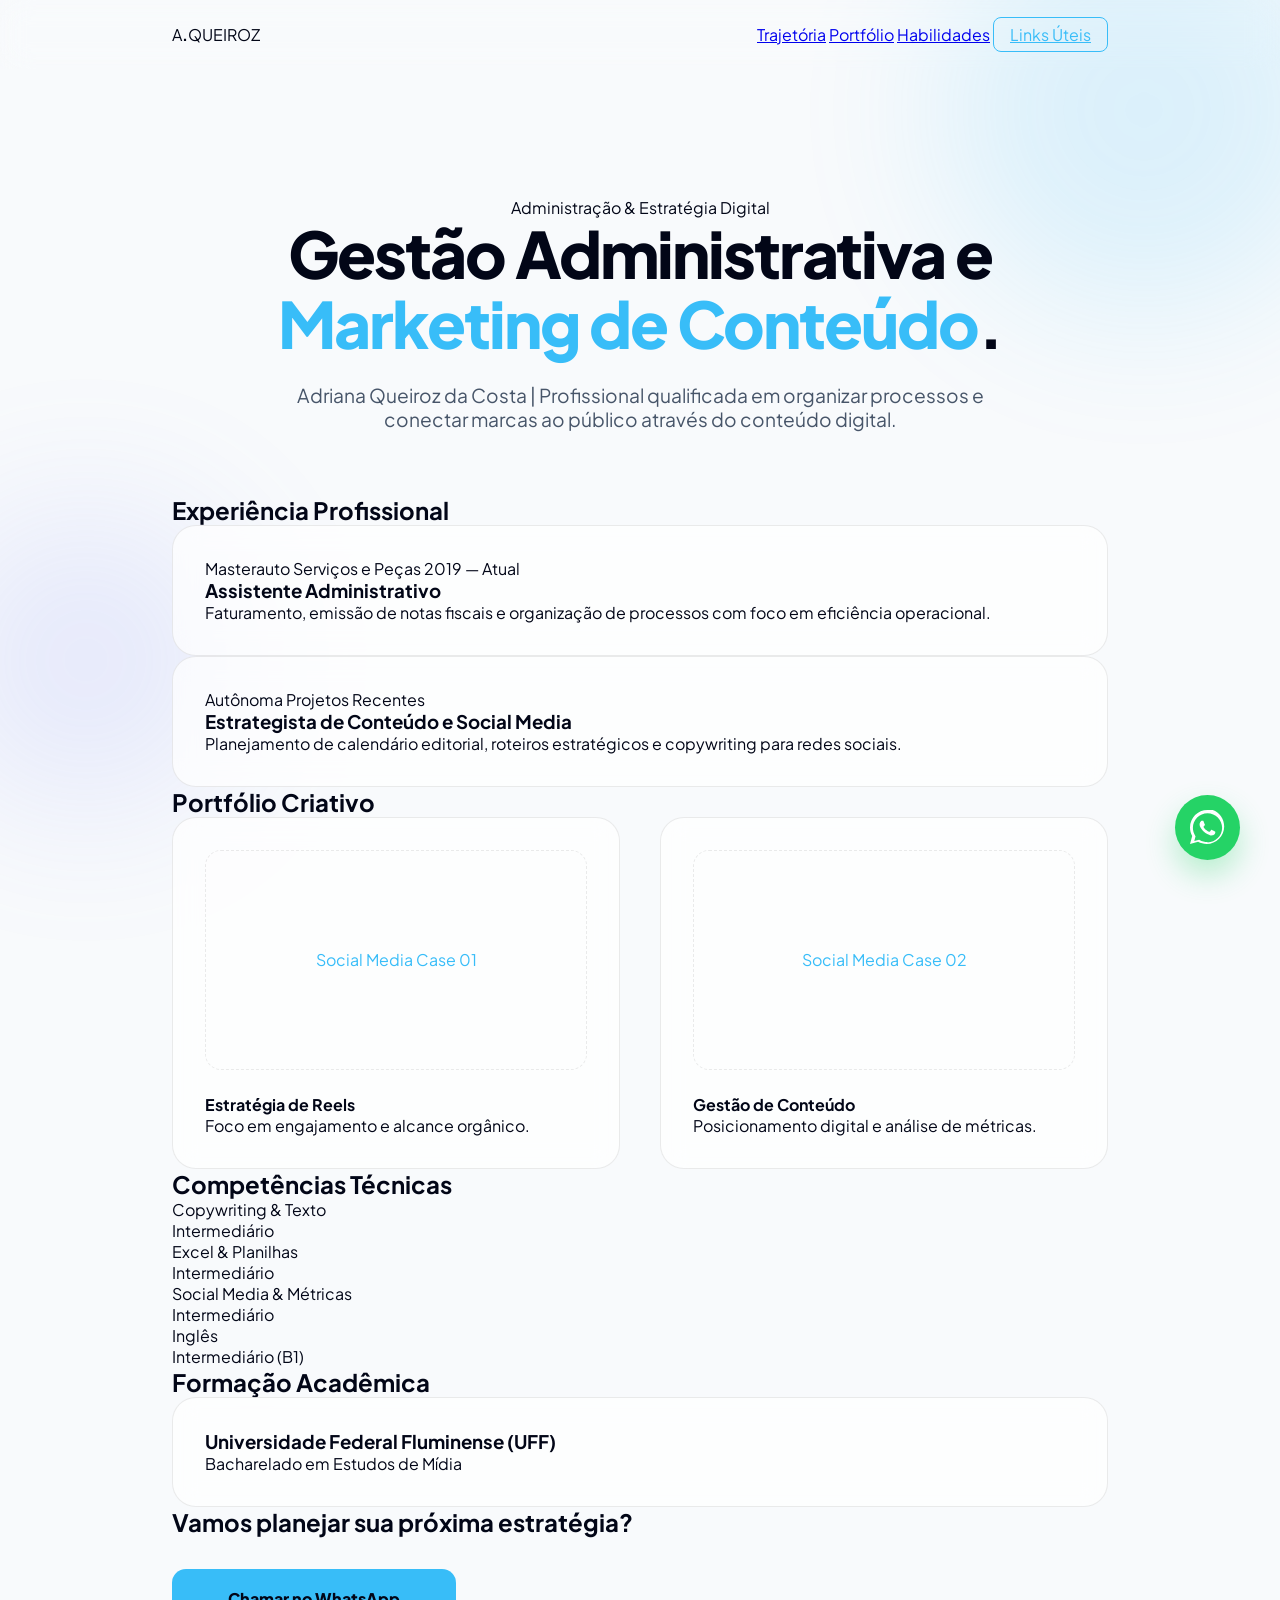
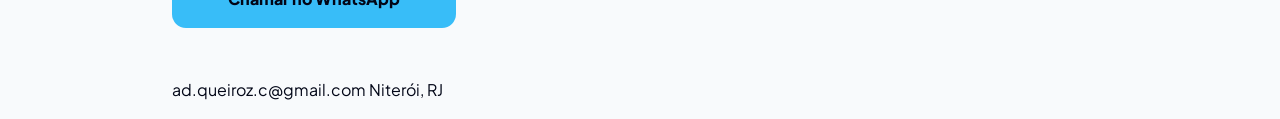
==== commit 1a2d2a79: "Update index.html" ====
--- a/index.html
+++ b/index.html
@@ -79,6 +79,25 @@
             </div>
         </section>
 
+        <section id="skills" class="section">
+            <div class="grid-skills">
+                <div class="skill-group reveal">
+                    <h2 class="title-tag">Competências Técnicas</h2>
+                    <div class="skill-item-row"><span>Copywriting & Texto</span><div class="dot-filler"></div><span>Intermediário</span></div>
+                    <div class="skill-item-row"><span>Excel & Planilhas</span><div class="dot-filler"></div><span>Intermediário</span></div>
+                    <div class="skill-item-row"><span>Social Media & Métricas</span><div class="dot-filler"></div><span>Intermediário</span></div>
+                    <div class="skill-item-row"><span>Inglês</span><div class="dot-filler"></div><span>Intermediário (B1)</span></div>
+                </div>
+                <div class="edu-group reveal">
+                    <h2 class="title-tag">Formação Acadêmica</h2>
+                    <div class="edu-card glass-card">
+                        <h3>Universidade Federal Fluminense (UFF)</h3>
+                        <p>Bacharelado em Estudos de Mídia</p>
+                    </div>
+                </div>
+            </div>
+        </section>
+
         <section class="contact-action reveal">
             <h2 style="margin-bottom: 2rem;">Vamos planejar sua próxima estratégia?</h2>
             <div class="magnetic-wrap">
--- a/style.css
+++ b/style.css
@@ -1,4 +1,5 @@
 :root {
+    /* Cores padrão (Dark Mode por ser um portfólio moderno) */
     --bg: #020617;
     --primary: #38bdf8;
     --text: #f8fafc;
@@ -7,81 +8,55 @@
     --border: rgba(255, 255, 255, 0.08);
 }
 
+/* Dark Mode Automático: Se o usuário preferir Light Mode, as cores invertem suavemente */
+@media (prefers-color-scheme: light) {
+    :root {
+        --bg: #f8fafc;
+        --text: #020617;
+        --text-muted: #475569;
+        --glass: rgba(255, 255, 255, 0.7);
+        --border: rgba(0, 0, 0, 0.08);
+    }
+}
+
 * { margin: 0; padding: 0; box-sizing: border-box; scroll-behavior: smooth; }
-body { background-color: var(--bg); color: var(--text); font-family: 'Plus Jakarta Sans', sans-serif; line-height: 1.6; overflow-x: hidden; }
+body { background-color: var(--bg); color: var(--text); font-family: 'Plus Jakarta Sans', sans-serif; transition: background 0.5s ease; overflow-x: hidden; }
 
-/* Background Parallax blobs */
 .blob { position: fixed; border-radius: 50%; filter: blur(80px); z-index: -1; opacity: 0.15; pointer-events: none; }
 .blob-1 { width: 400px; height: 400px; background: var(--primary); top: -10%; right: -5%; }
 .blob-2 { width: 300px; height: 300px; background: #818cf8; bottom: 10%; left: -5%; }
 
 .container { max-width: 1000px; margin: 0 auto; padding: 0 2rem; }
 
-/* Efeito Glassmorphism em cartões */
 .glass-card {
     background: var(--glass);
     backdrop-filter: blur(12px);
-    -webkit-backdrop-filter: blur(12px);
     border: 1px solid var(--border);
     border-radius: 24px;
     padding: 2rem;
-    transition: all 0.4s cubic-bezier(0.175, 0.885, 0.32, 1.275);
+    transition: 0.4s cubic-bezier(0.175, 0.885, 0.32, 1.275);
 }
-.glass-card:hover { transform: translateY(-10px); border-color: var(--primary); box-shadow: 0 20px 40px rgba(0,0,0,0.3); }
+.glass-card:hover { transform: translateY(-10px); border-color: var(--primary); }
 
-nav { padding: 1.5rem 0; position: sticky; top: 0; z-index: 1000; background: rgba(2, 6, 23, 0.7); backdrop-filter: blur(15px); }
+nav { padding: 1.5rem 0; position: sticky; top: 0; z-index: 1000; background: rgba(var(--bg), 0.7); backdrop-filter: blur(15px); }
 .nav-content { display: flex; justify-content: space-between; align-items: center; }
-.logo { font-size: 1.3rem; font-weight: 800; }
-.logo b { color: var(--primary); }
-.nav-links a { color: var(--text); text-decoration: none; margin-left: 2rem; font-weight: 600; font-size: 0.85rem; transition: 0.3s; }
-.nav-links a:hover { color: var(--primary); }
+.nav-special { color: var(--primary) !important; border: 1px solid var(--primary); padding: 0.4rem 1rem; border-radius: 8px; }
 
 .hero { padding: 8rem 0 4rem; text-align: center; }
-.hero-badge { display: inline-block; padding: 0.5rem 1.2rem; border: 1px solid var(--primary); color: var(--primary); border-radius: 99px; font-size: 0.7rem; font-weight: 700; margin-bottom: 2rem; text-transform: uppercase; letter-spacing: 1px; }
-h1 { font-size: 4rem; font-weight: 800; letter-spacing: -2px; margin-bottom: 1.5rem; line-height: 1.1; }
+h1 { font-size: 4rem; font-weight: 800; letter-spacing: -2px; line-height: 1.1; margin-bottom: 1.5rem; }
 h1 span { color: var(--primary); }
-.hero-sub { color: var(--text-muted); font-size: 1.2rem; max-width: 750px; margin: 0 auto; font-weight: 300; }
-
-.section { padding: 5rem 0; }
-.title-tag { font-family: 'JetBrains Mono', monospace; font-size: 0.75rem; color: var(--primary); text-transform: uppercase; margin-bottom: 3rem; letter-spacing: 3px; display: block; }
-
-.timeline-card { margin-bottom: 2rem; }
-.card-head { display: flex; justify-content: space-between; margin-bottom: 1rem; color: var(--primary); font-weight: 700; font-size: 0.85rem; }
+.hero-sub { color: var(--text-muted); font-size: 1.2rem; max-width: 750px; margin: 0 auto; }
 
 .portfolio-grid { display: grid; grid-template-columns: 1fr 1fr; gap: 2.5rem; }
-.project-placeholder { width: 100%; height: 220px; background: rgba(255,255,255,0.03); border-radius: 16px; margin-bottom: 1.5rem; display: flex; align-items: center; justify-content: center; color: var(--primary); font-weight: 800; border: 1px dashed var(--border); }
+.project-placeholder { width: 100%; height: 220px; background: rgba(255,255,255,0.03); border-radius: 16px; margin-bottom: 1.5rem; display: flex; align-items: center; justify-content: center; color: var(--primary); border: 1px dashed var(--border); }
 
-.grid-skills { display: grid; grid-template-columns: 1.5fr 1fr; gap: 4rem; }
-.skill-item-row { display: flex; align-items: center; margin-bottom: 1.2rem; font-size: 0.95rem; font-weight: 600; }
-.dot-filler { flex-grow: 1; border-bottom: 1px dashed var(--border); margin: 0 1rem; opacity: 0.3; }
+.btn-primary { background: var(--primary); color: #020617; padding: 1.2rem 3.5rem; border-radius: 14px; font-weight: 800; text-decoration: none; display: inline-block; transition: 0.3s; }
 
-.contact-action { text-align: center; padding: 8rem 0; }
-.btn-primary { 
-    background: var(--primary); 
-    color: var(--bg); 
-    padding: 1.2rem 3.5rem; 
-    border-radius: 14px; 
-    font-weight: 800; 
-    font-size: 1.1rem; 
-    text-decoration: none; 
-    display: inline-block;
-    transition: 0.3s;
-}
-
-footer { padding: 8rem 0 3rem; text-align: center; border-top: 1px solid var(--border); }
-.linkedin-btn { display: inline-block; background: var(--text); color: var(--bg); padding: 1.2rem 3rem; border-radius: 12px; font-weight: 800; text-decoration: none; transition: 0.3s; }
-.footer-bottom { margin-top: 6rem; display: flex; justify-content: space-between; font-size: 0.8rem; color: var(--text-muted); opacity: 0.6; }
-
-.whatsapp-float { position: fixed; width: 65px; height: 65px; bottom: 40px; right: 40px; background-color: #25d366; border-radius: 50%; display: flex; align-items: center; justify-content: center; z-index: 1000; box-shadow: 0 15px 30px rgba(37, 211, 102, 0.3); animation: pulse-whatsapp 2s infinite; }
+.whatsapp-float { position: fixed; width: 65px; height: 65px; bottom: 40px; right: 40px; background-color: #25d366; border-radius: 50%; display: flex; align-items: center; justify-content: center; z-index: 1000; box-shadow: 0 15px 30px rgba(37, 211, 102, 0.3); animation: pulse 2s infinite; }
 .whatsapp-icon { width: 35px; height: 35px; fill: white; }
 
-@keyframes pulse-whatsapp { 0% { transform: scale(1); box-shadow: 0 0 0 0 rgba(37, 211, 102, 0.7); } 70% { transform: scale(1.05); box-shadow: 0 0 0 20px rgba(37, 211, 102, 0); } 100% { transform: scale(1); box-shadow: 0 0 0 0 rgba(37, 211, 102, 0); } }
-
+@keyframes pulse { 0% { transform: scale(1); } 70% { transform: scale(1.05); } 100% { transform: scale(1); } }
 .reveal { opacity: 0; transform: translateY(40px); transition: 1s cubic-bezier(0.2, 0.8, 0.2, 1); }
 .reveal.active { opacity: 1; transform: translateY(0); }
 
-@media (max-width: 768px) { 
-    h1 { font-size: 2.8rem; } 
-    .portfolio-grid, .grid-skills { grid-template-columns: 1fr; }
-    .blob { display: none; }
-}
+@media (max-width: 768px) { h1 { font-size: 2.8rem; } .portfolio-grid { grid-template-columns: 1fr; } }
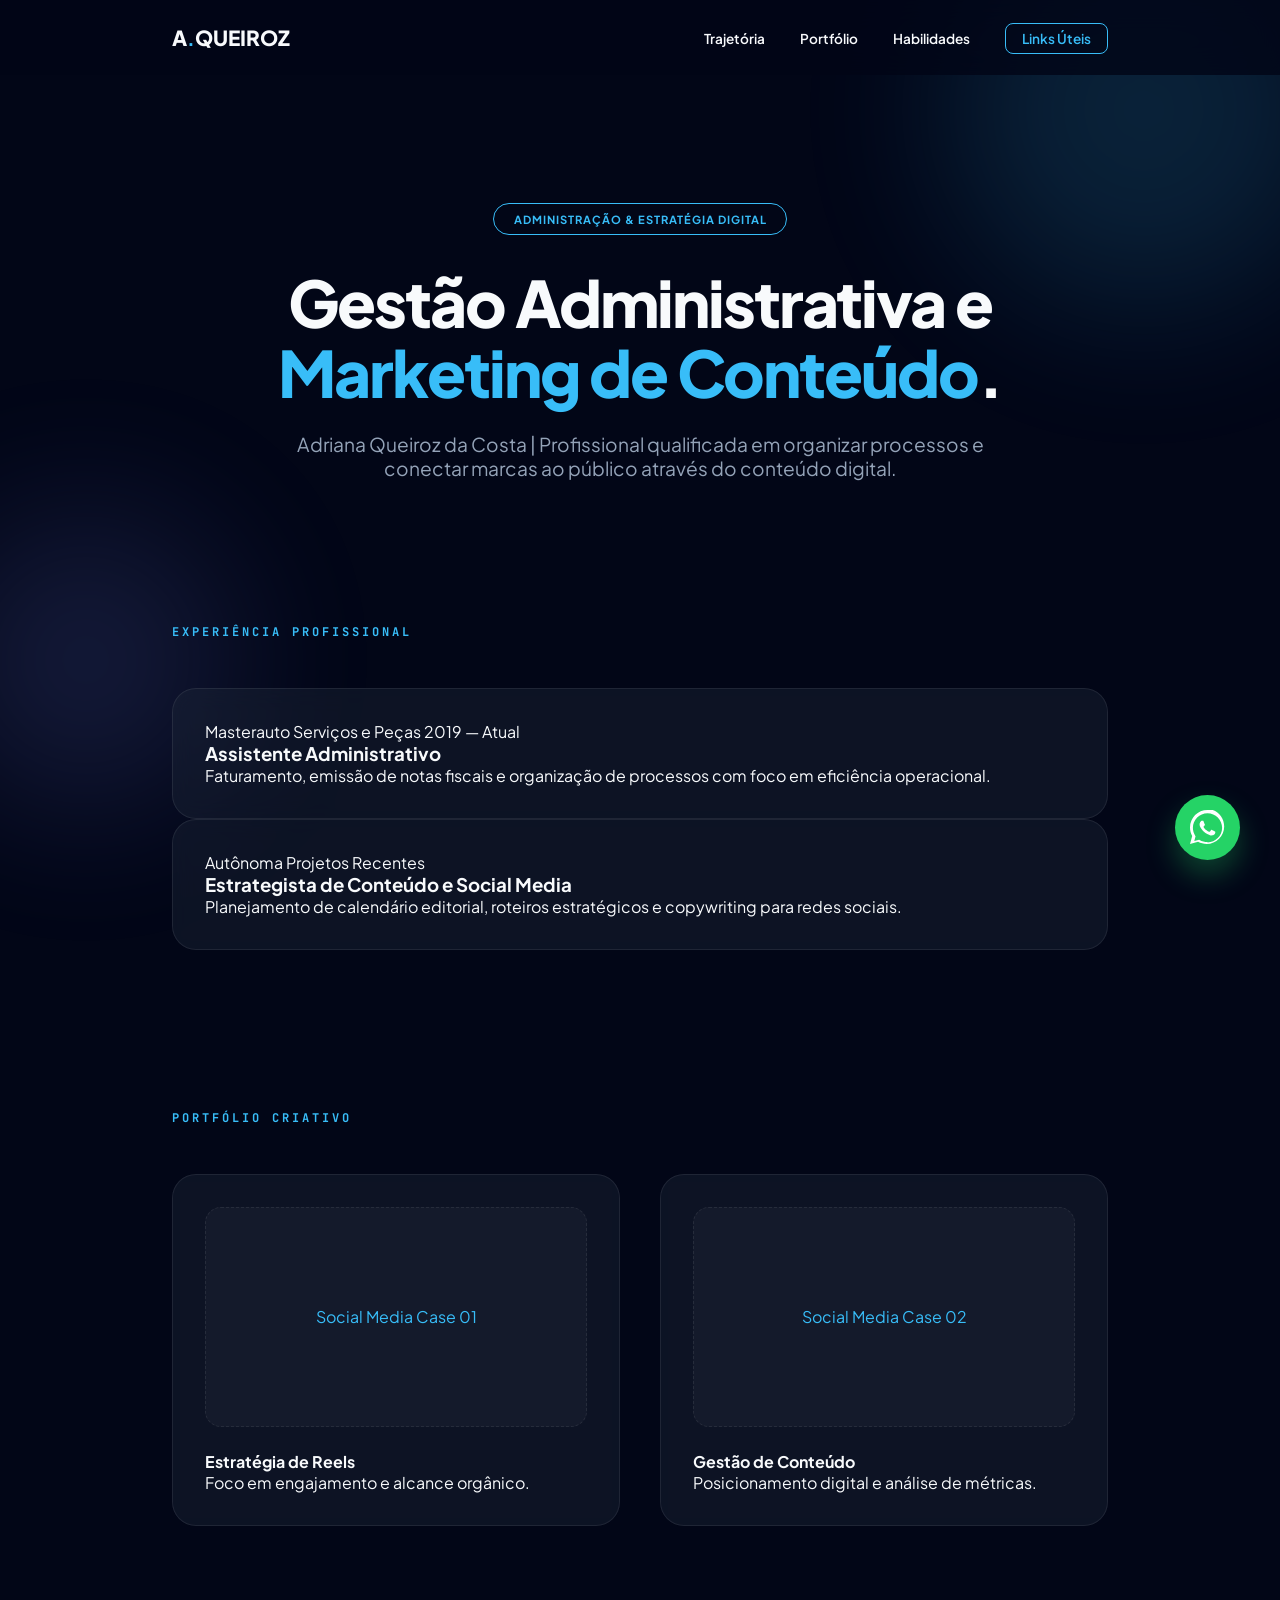
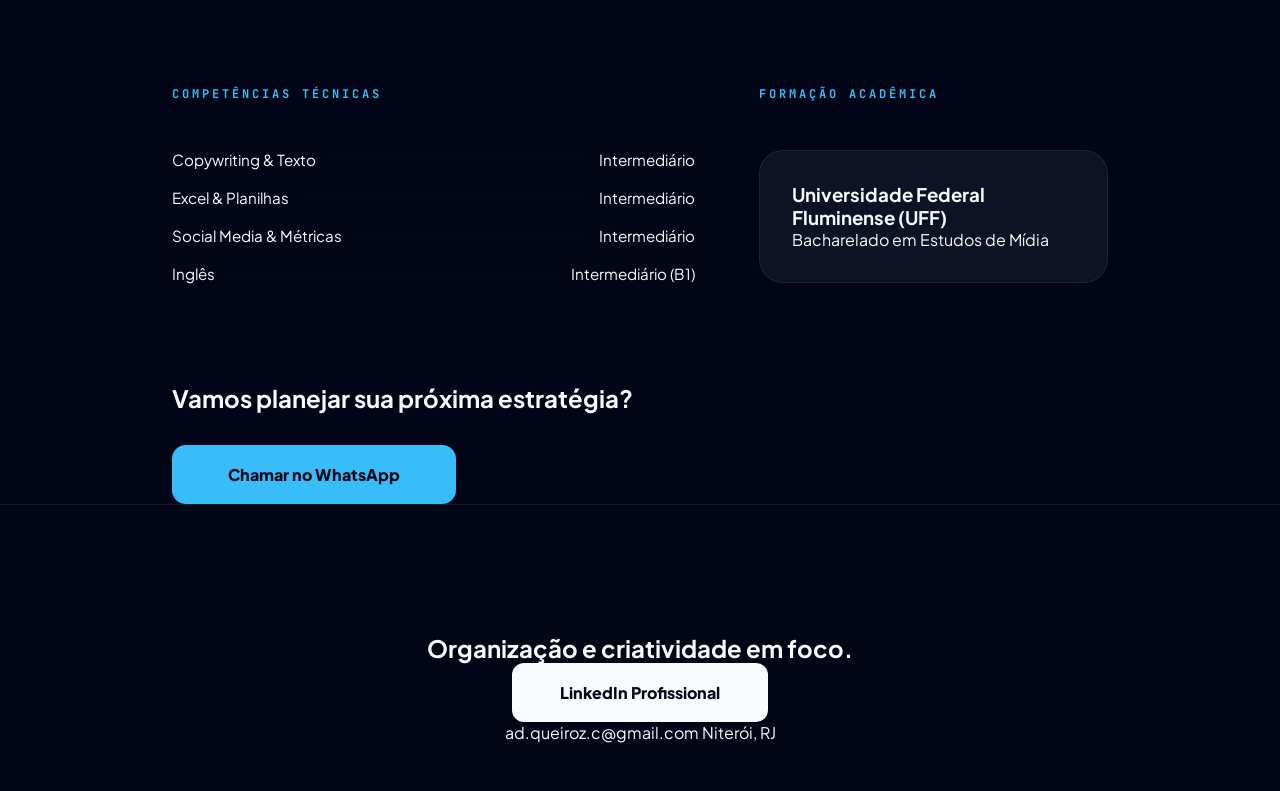
==== commit 39b23f36: "Update index.html" ====
--- a/index.html
+++ b/index.html
@@ -27,7 +27,7 @@
                 <a href="#experiencia">Trajetória</a>
                 <a href="#portfolio">Portfólio</a>
                 <a href="#skills">Habilidades</a>
-                <a href="links.html" class="nav-special">Links Úteis</a>
+                <a href="#contato" class="nav-special">Links Úteis</a>
             </div>
         </div>
     </nav>
@@ -98,7 +98,7 @@
             </div>
         </section>
 
-        <section class="contact-action reveal">
+        <section id="contato" class="contact-action reveal">
             <h2 style="margin-bottom: 2rem;">Vamos planejar sua próxima estratégia?</h2>
             <div class="magnetic-wrap">
                 <a href="https://wa.me/5521972362893?text=Olá%20Adriana!%20Vi%20seu%20portfólio." class="btn-primary magnetic-btn">Chamar no WhatsApp</a>
--- a/style.css
+++ b/style.css
@@ -1,5 +1,4 @@
 :root {
-    /* Cores padrão (Dark Mode por ser um portfólio moderno) */
     --bg: #020617;
     --primary: #38bdf8;
     --text: #f8fafc;
@@ -8,49 +7,58 @@
     --border: rgba(255, 255, 255, 0.08);
 }
 
-/* Dark Mode Automático: Se o usuário preferir Light Mode, as cores invertem suavemente */
-@media (prefers-color-scheme: light) {
-    :root {
-        --bg: #f8fafc;
-        --text: #020617;
-        --text-muted: #475569;
-        --glass: rgba(255, 255, 255, 0.7);
-        --border: rgba(0, 0, 0, 0.08);
-    }
-}
+/* Removida a inversão de cores (Light Mode) para manter sempre escuro */
 
 * { margin: 0; padding: 0; box-sizing: border-box; scroll-behavior: smooth; }
-body { background-color: var(--bg); color: var(--text); font-family: 'Plus Jakarta Sans', sans-serif; transition: background 0.5s ease; overflow-x: hidden; }
+body { background-color: var(--bg); color: var(--text); font-family: 'Plus Jakarta Sans', sans-serif; overflow-x: hidden; }
 
+/* Blobs flutuantes */
 .blob { position: fixed; border-radius: 50%; filter: blur(80px); z-index: -1; opacity: 0.15; pointer-events: none; }
 .blob-1 { width: 400px; height: 400px; background: var(--primary); top: -10%; right: -5%; }
 .blob-2 { width: 300px; height: 300px; background: #818cf8; bottom: 10%; left: -5%; }
 
 .container { max-width: 1000px; margin: 0 auto; padding: 0 2rem; }
 
+/* Glassmorphism */
 .glass-card {
     background: var(--glass);
     backdrop-filter: blur(12px);
+    -webkit-backdrop-filter: blur(12px);
     border: 1px solid var(--border);
     border-radius: 24px;
     padding: 2rem;
     transition: 0.4s cubic-bezier(0.175, 0.885, 0.32, 1.275);
 }
-.glass-card:hover { transform: translateY(-10px); border-color: var(--primary); }
+.glass-card:hover { transform: translateY(-10px); border-color: var(--primary); box-shadow: 0 20px 40px rgba(0,0,0,0.4); }
 
-nav { padding: 1.5rem 0; position: sticky; top: 0; z-index: 1000; background: rgba(var(--bg), 0.7); backdrop-filter: blur(15px); }
+nav { padding: 1.5rem 0; position: sticky; top: 0; z-index: 1000; background: rgba(2, 6, 23, 0.8); backdrop-filter: blur(15px); }
 .nav-content { display: flex; justify-content: space-between; align-items: center; }
+.logo { font-size: 1.3rem; font-weight: 800; }
+.logo b { color: var(--primary); }
+.nav-links a { color: var(--text); text-decoration: none; margin-left: 2rem; font-weight: 600; font-size: 0.85rem; transition: 0.3s; }
+.nav-links a:hover { color: var(--primary); }
 .nav-special { color: var(--primary) !important; border: 1px solid var(--primary); padding: 0.4rem 1rem; border-radius: 8px; }
 
 .hero { padding: 8rem 0 4rem; text-align: center; }
-h1 { font-size: 4rem; font-weight: 800; letter-spacing: -2px; line-height: 1.1; margin-bottom: 1.5rem; }
+.hero-badge { display: inline-block; padding: 0.5rem 1.2rem; border: 1px solid var(--primary); color: var(--primary); border-radius: 99px; font-size: 0.7rem; font-weight: 700; margin-bottom: 2rem; text-transform: uppercase; letter-spacing: 1px; }
+h1 { font-size: 4rem; font-weight: 800; letter-spacing: -2px; margin-bottom: 1.5rem; line-height: 1.1; }
 h1 span { color: var(--primary); }
 .hero-sub { color: var(--text-muted); font-size: 1.2rem; max-width: 750px; margin: 0 auto; }
+
+.section { padding: 5rem 0; }
+.title-tag { font-family: 'JetBrains Mono', monospace; font-size: 0.75rem; color: var(--primary); text-transform: uppercase; margin-bottom: 3rem; letter-spacing: 3px; }
 
 .portfolio-grid { display: grid; grid-template-columns: 1fr 1fr; gap: 2.5rem; }
 .project-placeholder { width: 100%; height: 220px; background: rgba(255,255,255,0.03); border-radius: 16px; margin-bottom: 1.5rem; display: flex; align-items: center; justify-content: center; color: var(--primary); border: 1px dashed var(--border); }
 
+.grid-skills { display: grid; grid-template-columns: 1.5fr 1fr; gap: 4rem; }
+.skill-item-row { display: flex; align-items: center; margin-bottom: 1.2rem; font-size: 0.95rem; }
+.dot-filler { flex-grow: 1; border-bottom: 1px dashed var(--border); margin: 0 1rem; opacity: 0.3; }
+
 .btn-primary { background: var(--primary); color: #020617; padding: 1.2rem 3.5rem; border-radius: 14px; font-weight: 800; text-decoration: none; display: inline-block; transition: 0.3s; }
+
+footer { padding: 8rem 0 3rem; text-align: center; border-top: 1px solid var(--border); }
+.linkedin-btn { display: inline-block; background: var(--text); color: var(--bg); padding: 1.2rem 3rem; border-radius: 12px; font-weight: 800; text-decoration: none; transition: 0.3s; }
 
 .whatsapp-float { position: fixed; width: 65px; height: 65px; bottom: 40px; right: 40px; background-color: #25d366; border-radius: 50%; display: flex; align-items: center; justify-content: center; z-index: 1000; box-shadow: 0 15px 30px rgba(37, 211, 102, 0.3); animation: pulse 2s infinite; }
 .whatsapp-icon { width: 35px; height: 35px; fill: white; }
@@ -59,4 +67,4 @@
 .reveal { opacity: 0; transform: translateY(40px); transition: 1s cubic-bezier(0.2, 0.8, 0.2, 1); }
 .reveal.active { opacity: 1; transform: translateY(0); }
 
-@media (max-width: 768px) { h1 { font-size: 2.8rem; } .portfolio-grid { grid-template-columns: 1fr; } }
+@media (max-width: 768px) { h1 { font-size: 2.8rem; } .portfolio-grid, .grid-skills { grid-template-columns: 1fr; } .blob { display: none; } }
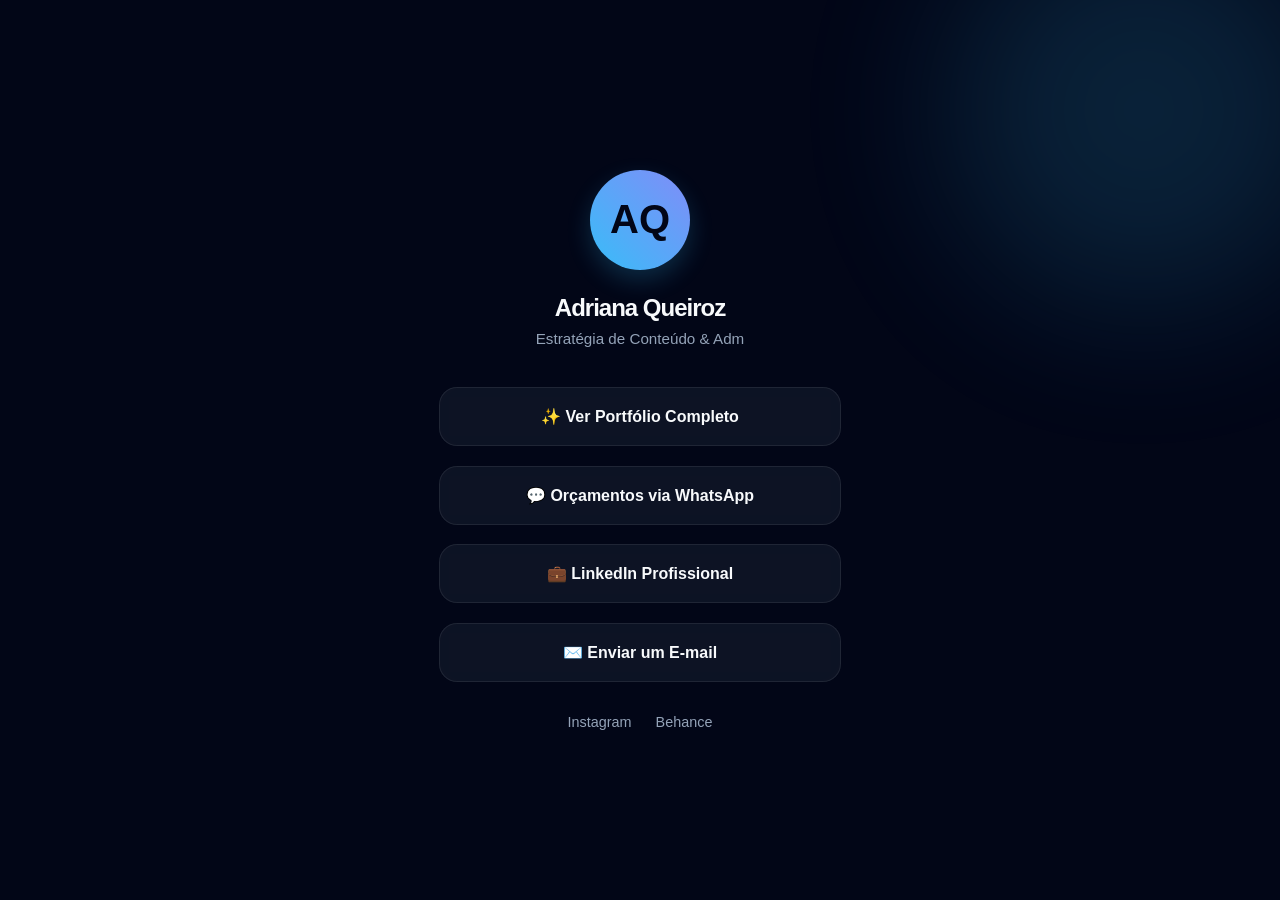
==== commit 7ad18673: "Update index.html" ====
--- a/index.html
+++ b/index.html
@@ -3,125 +3,89 @@
 <head>
     <meta charset="UTF-8">
     <meta name="viewport" content="width=device-width, initial-scale=1.0">
-    
-    <title>Adriana Queiroz | Adm & Marketing</title>
-    <meta name="description" content="Profissional qualificada em Gestão Administrativa e Estratégia de Conteúdo Digital. Bacharel em Estudos de Mídia pela UFF.">
-    <meta property="og:title" content="Adriana Queiroz | Portfólio Profissional">
-    <meta property="og:description" content="Organização e criatividade para conectar marcas ao público.">
-    <meta property="og:type" content="website">
-    <meta name="theme-color" content="#020617">
-
+    <title>Links | Adriana Queiroz</title>
     <link rel="stylesheet" href="style.css">
-    <link href="https://fonts.googleapis.com/css2?family=Plus+Jakarta+Sans:wght@300;400;600;800&family=JetBrains+Mono&display=swap" rel="stylesheet">
+    <style>
+        /* Estilos específicos para a página de Bio */
+        body { 
+            display: flex; 
+            align-items: center; 
+            justify-content: center; 
+            min-height: 100vh; 
+            background: #020617; /* Fundo escuro fixo */
+        }
+        .links-container { 
+            text-align: center; 
+            width: 100%; 
+            max-width: 450px; 
+            padding: 2rem 1.5rem; 
+        }
+        .profile-header { margin-bottom: 2.5rem; }
+        .profile-img { 
+            width: 100px; 
+            height: 100px; 
+            border-radius: 50%; 
+            background: linear-gradient(45deg, var(--primary), #818cf8); 
+            margin: 0 auto 1.5rem; 
+            display: flex; 
+            align-items: center; 
+            justify-content: center; 
+            font-size: 2.5rem; 
+            font-weight: 800; 
+            color: #020617;
+            box-shadow: 0 10px 25px rgba(56, 189, 248, 0.2);
+        }
+        .link-item { 
+            display: block; 
+            background: var(--glass); 
+            border: 1px solid var(--border); 
+            padding: 1.2rem; 
+            border-radius: 18px; 
+            margin-bottom: 1.2rem; 
+            color: var(--text); 
+            text-decoration: none; 
+            font-weight: 600; 
+            transition: 0.3s cubic-bezier(0.175, 0.885, 0.32, 1.275); 
+            backdrop-filter: blur(15px);
+            -webkit-backdrop-filter: blur(15px);
+        }
+        .link-item:hover { 
+            transform: scale(1.03); 
+            border-color: var(--primary); 
+            background: rgba(56, 189, 248, 0.1); 
+        }
+        .social-row { 
+            display: flex; 
+            justify-content: center; 
+            gap: 1.5rem; 
+            margin-top: 2rem; 
+        }
+        .social-row a { color: var(--text-muted); text-decoration: none; font-size: 0.9rem; transition: 0.3s; }
+        .social-row a:hover { color: var(--primary); }
+    </style>
 </head>
 <body>
+    <div class="blob blob-1"></div>
+    
+    <div class="links-container">
+        <div class="profile-header">
+            <div class="profile-img">AQ</div>
+            <h2 style="margin-bottom: 0.5rem; letter-spacing: -1px;">Adriana Queiroz</h2>
+            <p style="color: var(--text-muted); font-size: 0.95rem;">Estratégia de Conteúdo & Adm</p>
+        </div>
 
-    <div class="blob blob-1"></div>
-    <div class="blob blob-2"></div>
-    <div class="cursor-glow"></div>
+        <div class="links-list">
+            <a href="index.html" class="link-item">✨ Ver Portfólio Completo</a>
+            <a href="https://wa.me/5521972362893" class="link-item">💬 Orçamentos via WhatsApp</a>
+            <a href="https://www.linkedin.com/in/adriana-queirozc/" class="link-item">💼 LinkedIn Profissional</a>
+            <a href="mailto:ad.queiroz.c@gmail.com" class="link-item">✉️ Enviar um E-mail</a>
+        </div>
 
-    <nav>
-        <div class="container nav-content">
-            <div class="logo">A<b>.</b>QUEIROZ</div>
-            <div class="nav-links">
-                <a href="#experiencia">Trajetória</a>
-                <a href="#portfolio">Portfólio</a>
-                <a href="#skills">Habilidades</a>
-                <a href="#contato" class="nav-special">Links Úteis</a>
-            </div>
+        <div class="social-row">
+            <a href="#">Instagram</a>
+            <a href="#">Behance</a>
         </div>
-    </nav>
-
-    <header class="hero">
-        <div class="container">
-            <div class="hero-badge reveal">Administração & Estratégia Digital</div>
-            <h1 class="reveal">Gestão Administrativa e <span>Marketing de Conteúdo</span>.</h1>
-            <p class="hero-sub reveal">Adriana Queiroz da Costa | Profissional qualificada em organizar processos e conectar marcas ao público através do conteúdo digital.</p>
-        </div>
-    </header>
-
-    <main class="container">
-        <section id="experiencia" class="section">
-            <h2 class="title-tag reveal">Experiência Profissional</h2>
-            <div class="timeline">
-                <div class="timeline-card glass-card reveal">
-                    <div class="card-head">
-                        <span class="company">Masterauto Serviços e Peças</span>
-                        <span class="period">2019 — Atual</span>
-                    </div>
-                    <h3>Assistente Administrativo</h3>
-                    <p>Faturamento, emissão de notas fiscais e organização de processos com foco em eficiência operacional.</p>
-                </div>
-                <div class="timeline-card glass-card reveal">
-                    <div class="card-head">
-                        <span class="company">Autônoma</span>
-                        <span class="period">Projetos Recentes</span>
-                    </div>
-                    <h3>Estrategista de Conteúdo e Social Media</h3>
-                    <p>Planejamento de calendário editorial, roteiros estratégicos e copywriting para redes sociais.</p>
-                </div>
-            </div>
-        </section>
-
-        <section id="portfolio" class="section">
-            <h2 class="title-tag reveal">Portfólio Criativo</h2>
-            <div class="portfolio-grid">
-                <div class="portfolio-item glass-card reveal">
-                    <div class="project-placeholder">Social Media Case 01</div>
-                    <h4>Estratégia de Reels</h4>
-                    <p>Foco em engajamento e alcance orgânico.</p>
-                </div>
-                <div class="portfolio-item glass-card reveal">
-                    <div class="project-placeholder">Social Media Case 02</div>
-                    <h4>Gestão de Conteúdo</h4>
-                    <p>Posicionamento digital e análise de métricas.</p>
-                </div>
-            </div>
-        </section>
-
-        <section id="skills" class="section">
-            <div class="grid-skills">
-                <div class="skill-group reveal">
-                    <h2 class="title-tag">Competências Técnicas</h2>
-                    <div class="skill-item-row"><span>Copywriting & Texto</span><div class="dot-filler"></div><span>Intermediário</span></div>
-                    <div class="skill-item-row"><span>Excel & Planilhas</span><div class="dot-filler"></div><span>Intermediário</span></div>
-                    <div class="skill-item-row"><span>Social Media & Métricas</span><div class="dot-filler"></div><span>Intermediário</span></div>
-                    <div class="skill-item-row"><span>Inglês</span><div class="dot-filler"></div><span>Intermediário (B1)</span></div>
-                </div>
-                <div class="edu-group reveal">
-                    <h2 class="title-tag">Formação Acadêmica</h2>
-                    <div class="edu-card glass-card">
-                        <h3>Universidade Federal Fluminense (UFF)</h3>
-                        <p>Bacharelado em Estudos de Mídia</p>
-                    </div>
-                </div>
-            </div>
-        </section>
-
-        <section id="contato" class="contact-action reveal">
-            <h2 style="margin-bottom: 2rem;">Vamos planejar sua próxima estratégia?</h2>
-            <div class="magnetic-wrap">
-                <a href="https://wa.me/5521972362893?text=Olá%20Adriana!%20Vi%20seu%20portfólio." class="btn-primary magnetic-btn">Chamar no WhatsApp</a>
-            </div>
-        </section>
-    </main>
-
-    <footer>
-        <div class="container footer-content">
-            <div class="reveal">
-                <h2>Organização e criatividade em foco.</h2>
-                <a href="https://www.linkedin.com/in/adriana-queirozc/" target="_blank" class="linkedin-btn">LinkedIn Profissional</a>
-            </div>
-            <div class="footer-bottom">
-                <span>ad.queiroz.c@gmail.com</span>
-                <span>Niterói, RJ</span>
-            </div>
-        </div>
-    </footer>
-
-    <a href="https://wa.me/5521972362893" class="whatsapp-float magnetic-btn" target="_blank">
-        <svg viewBox="0 0 32 32" class="whatsapp-icon"><path d="M16 0c-8.837 0-16 7.163-16 16 0 2.825 0.733 5.48 2.01 7.79l-2.01 7.21 7.387-1.938c2.352 1.205 5.021 1.938 7.863 1.938 8.837 0 16-7.163 16-16s-7.163-16-16-16zM16 29.333c-2.608 0-5.061-0.695-7.185-1.905l-0.516-0.306-4.385 1.15 1.171-4.195-0.336-0.534c-1.325-2.106-2.092-4.597-2.092-7.21 0-7.363 5.989-13.352 13.352-13.352s13.352 5.989 13.352 13.352c0 7.363-5.989 13.352-13.352 13.352zM22.422 19.383c-0.354-0.177-2.092-1.033-2.417-1.152s-0.561-0.177-0.796 0.177c-0.235 0.354-0.914 1.152-1.121 1.388s-0.413 0.265-0.767 0.088c-0.354-0.177-1.493-0.551-2.845-1.757-1.052-0.938-1.761-2.097-1.967-2.451s-0.022-0.546 0.155-0.722c0.159-0.159 0.354-0.413 0.531-0.619s0.235-0.354 0.354-0.59c0.118-0.235 0.059-0.442-0.029-0.619s-0.796-1.918-1.091-2.626c-0.287-0.691-0.579-0.597-0.796-0.608-0.206-0.010-0.442-0.012-0.678-0.012s-0.619 0.088-0.943 0.442c-0.324 0.354-1.238 1.21-1.238 2.951s1.268 3.423 1.445 3.659c0.177 0.235 2.495 3.81 6.044 5.341 0.844 0.364 1.503 0.581 2.016 0.744 0.848 0.269 1.62 0.231 2.23 0.14 0.68-0.101 2.092-0.855 2.387-1.681s0.295-1.534 0.206-1.681c-0.088-0.147-0.324-0.235-0.678-0.412z"></path></svg>
-    </a>
+    </div>
 
     <script src="script.js"></script>
 </body>
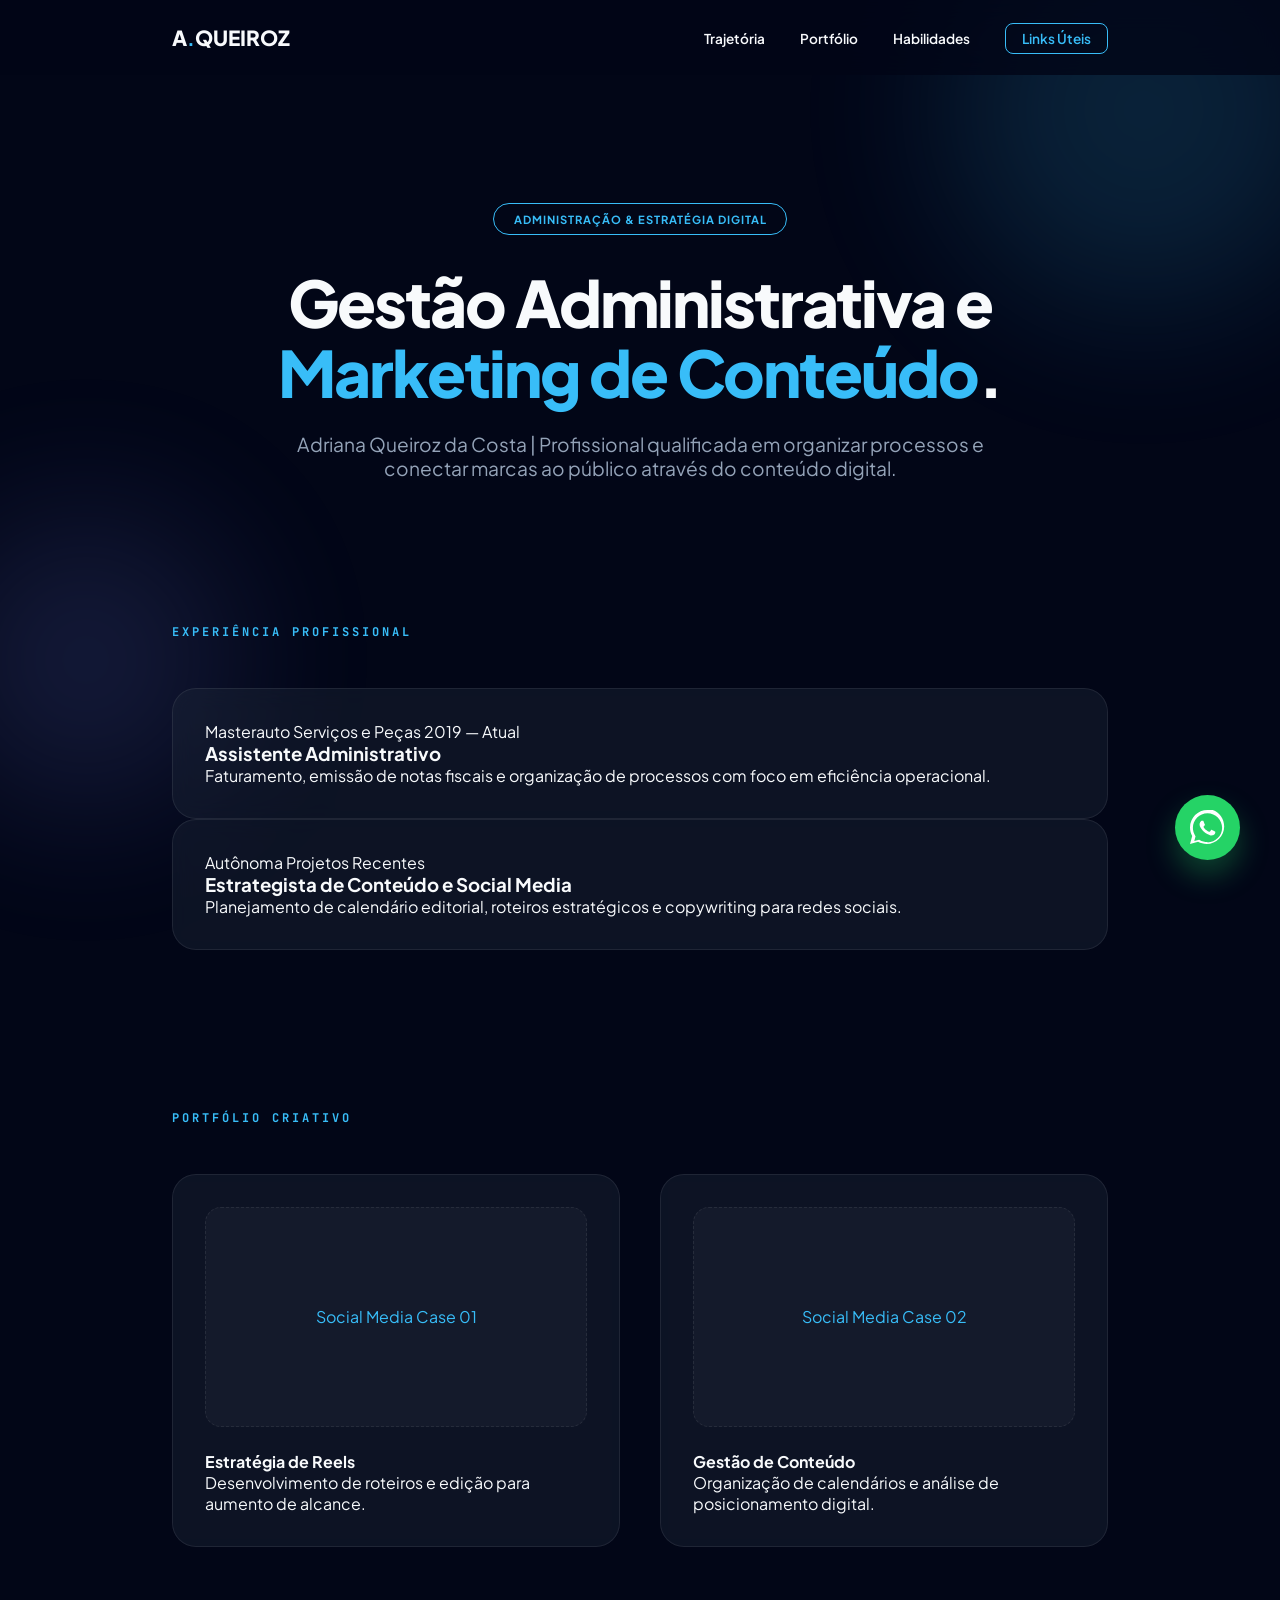
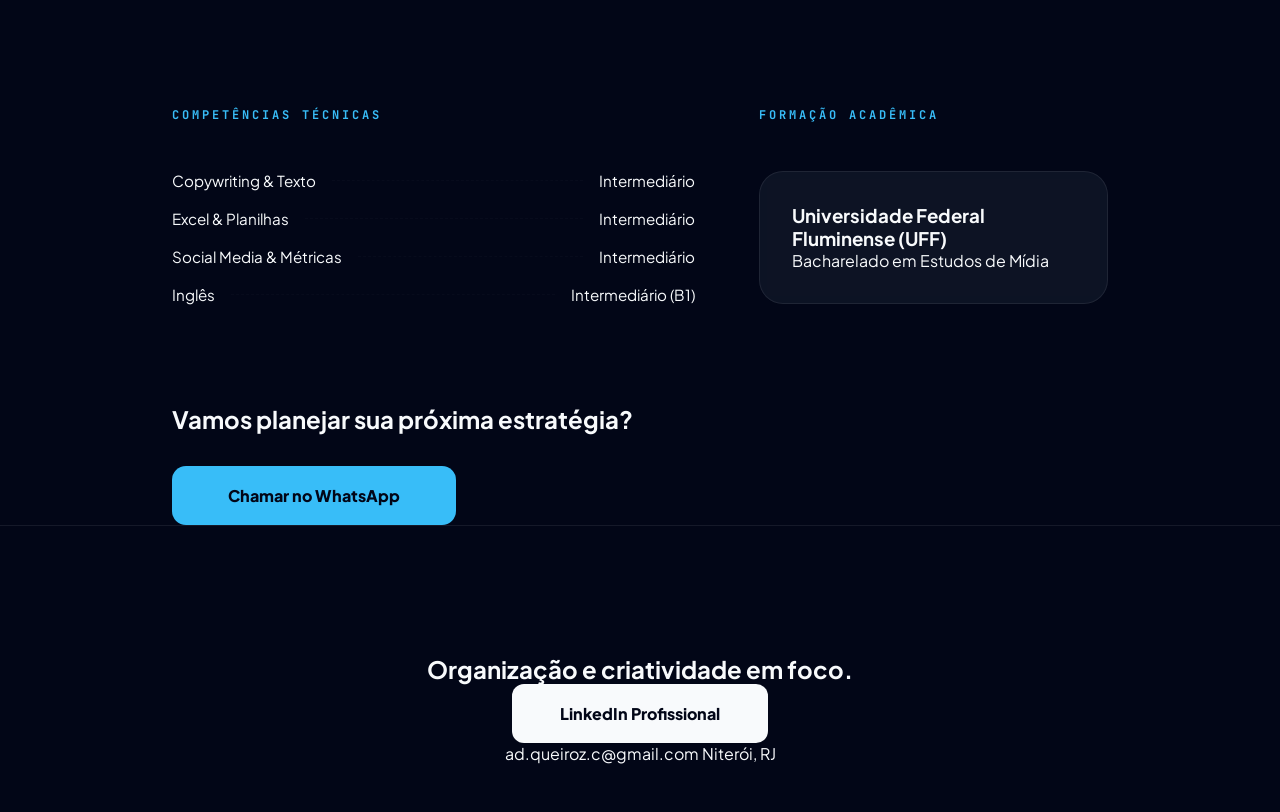
==== commit bcf6eae4: "Update index.html" ====
--- a/index.html
+++ b/index.html
@@ -3,89 +3,125 @@
 <head>
     <meta charset="UTF-8">
     <meta name="viewport" content="width=device-width, initial-scale=1.0">
-    <title>Links | Adriana Queiroz</title>
+    
+    <title>Adriana Queiroz | Adm & Marketing</title>
+    <meta name="description" content="Profissional qualificada em Gestão Administrativa e Estratégia de Conteúdo Digital. Bacharel em Estudos de Mídia pela UFF.">
+    <meta property="og:title" content="Adriana Queiroz | Portfólio Profissional">
+    <meta property="og:description" content="Organização e criatividade para conectar marcas ao público.">
+    <meta property="og:type" content="website">
+    <meta name="theme-color" content="#020617">
+
     <link rel="stylesheet" href="style.css">
-    <style>
-        /* Estilos específicos para a página de Bio */
-        body { 
-            display: flex; 
-            align-items: center; 
-            justify-content: center; 
-            min-height: 100vh; 
-            background: #020617; /* Fundo escuro fixo */
-        }
-        .links-container { 
-            text-align: center; 
-            width: 100%; 
-            max-width: 450px; 
-            padding: 2rem 1.5rem; 
-        }
-        .profile-header { margin-bottom: 2.5rem; }
-        .profile-img { 
-            width: 100px; 
-            height: 100px; 
-            border-radius: 50%; 
-            background: linear-gradient(45deg, var(--primary), #818cf8); 
-            margin: 0 auto 1.5rem; 
-            display: flex; 
-            align-items: center; 
-            justify-content: center; 
-            font-size: 2.5rem; 
-            font-weight: 800; 
-            color: #020617;
-            box-shadow: 0 10px 25px rgba(56, 189, 248, 0.2);
-        }
-        .link-item { 
-            display: block; 
-            background: var(--glass); 
-            border: 1px solid var(--border); 
-            padding: 1.2rem; 
-            border-radius: 18px; 
-            margin-bottom: 1.2rem; 
-            color: var(--text); 
-            text-decoration: none; 
-            font-weight: 600; 
-            transition: 0.3s cubic-bezier(0.175, 0.885, 0.32, 1.275); 
-            backdrop-filter: blur(15px);
-            -webkit-backdrop-filter: blur(15px);
-        }
-        .link-item:hover { 
-            transform: scale(1.03); 
-            border-color: var(--primary); 
-            background: rgba(56, 189, 248, 0.1); 
-        }
-        .social-row { 
-            display: flex; 
-            justify-content: center; 
-            gap: 1.5rem; 
-            margin-top: 2rem; 
-        }
-        .social-row a { color: var(--text-muted); text-decoration: none; font-size: 0.9rem; transition: 0.3s; }
-        .social-row a:hover { color: var(--primary); }
-    </style>
+    <link href="https://fonts.googleapis.com/css2?family=Plus+Jakarta+Sans:wght@300;400;600;800&family=JetBrains+Mono&display=swap" rel="stylesheet">
 </head>
 <body>
+
     <div class="blob blob-1"></div>
-    
-    <div class="links-container">
-        <div class="profile-header">
-            <div class="profile-img">AQ</div>
-            <h2 style="margin-bottom: 0.5rem; letter-spacing: -1px;">Adriana Queiroz</h2>
-            <p style="color: var(--text-muted); font-size: 0.95rem;">Estratégia de Conteúdo & Adm</p>
+    <div class="blob blob-2"></div>
+    <div class="cursor-glow"></div>
+
+    <nav>
+        <div class="container nav-content">
+            <div class="logo">A<b>.</b>QUEIROZ</div>
+            <div class="nav-links">
+                <a href="#experiencia">Trajetória</a>
+                <a href="#portfolio">Portfólio</a>
+                <a href="#skills">Habilidades</a>
+                <a href="links.html" class="nav-special">Links Úteis</a>
+            </div>
         </div>
+    </nav>
 
-        <div class="links-list">
-            <a href="index.html" class="link-item">✨ Ver Portfólio Completo</a>
-            <a href="https://wa.me/5521972362893" class="link-item">💬 Orçamentos via WhatsApp</a>
-            <a href="https://www.linkedin.com/in/adriana-queirozc/" class="link-item">💼 LinkedIn Profissional</a>
-            <a href="mailto:ad.queiroz.c@gmail.com" class="link-item">✉️ Enviar um E-mail</a>
+    <header class="hero">
+        <div class="container">
+            <div class="hero-badge reveal">Administração & Estratégia Digital</div>
+            <h1 class="reveal">Gestão Administrativa e <span>Marketing de Conteúdo</span>.</h1>
+            <p class="hero-sub reveal">Adriana Queiroz da Costa | Profissional qualificada em organizar processos e conectar marcas ao público através do conteúdo digital.</p>
         </div>
+    </header>
 
-        <div class="social-row">
-            <a href="#">Instagram</a>
-            <a href="#">Behance</a>
+    <main class="container">
+        <section id="experiencia" class="section">
+            <h2 class="title-tag reveal">Experiência Profissional</h2>
+            <div class="timeline">
+                <div class="timeline-card glass-card reveal">
+                    <div class="card-head">
+                        <span class="company">Masterauto Serviços e Peças</span>
+                        <span class="period">2019 — Atual</span>
+                    </div>
+                    <h3>Assistente Administrativo</h3>
+                    <p>Faturamento, emissão de notas fiscais e organização de processos com foco em eficiência operacional.</p>
+                </div>
+                <div class="timeline-card glass-card reveal">
+                    <div class="card-head">
+                        <span class="company">Autônoma</span>
+                        <span class="period">Projetos Recentes</span>
+                    </div>
+                    <h3>Estrategista de Conteúdo e Social Media</h3>
+                    <p>Planejamento de calendário editorial, roteiros estratégicos e copywriting para redes sociais.</p>
+                </div>
+            </div>
+        </section>
+
+        <section id="portfolio" class="section">
+            <h2 class="title-tag reveal">Portfólio Criativo</h2>
+            <div class="portfolio-grid">
+                <div class="portfolio-item glass-card reveal">
+                    <div class="project-placeholder">Social Media Case 01</div>
+                    <h4>Estratégia de Reels</h4>
+                    <p>Desenvolvimento de roteiros e edição para aumento de alcance.</p>
+                </div>
+                <div class="portfolio-item glass-card reveal">
+                    <div class="project-placeholder">Social Media Case 02</div>
+                    <h4>Gestão de Conteúdo</h4>
+                    <p>Organização de calendários e análise de posicionamento digital.</p>
+                </div>
+            </div>
+        </section>
+
+        <section id="skills" class="section">
+            <div class="grid-skills">
+                <div class="skill-group reveal">
+                    <h2 class="title-tag">Competências Técnicas</h2>
+                    <div class="skill-item-row"><span>Copywriting & Texto</span><div class="dot-filler"></div><span>Intermediário</span></div>
+                    <div class="skill-item-row"><span>Excel & Planilhas</span><div class="dot-filler"></div><span>Intermediário</span></div>
+                    <div class="skill-item-row"><span>Social Media & Métricas</span><div class="dot-filler"></div><span>Intermediário</span></div>
+                    <div class="skill-item-row"><span>Inglês</span><div class="dot-filler"></div><span>Intermediário (B1)</span></div>
+                </div>
+                <div class="edu-group reveal">
+                    <h2 class="title-tag">Formação Acadêmica</h2>
+                    <div class="edu-card glass-card">
+                        <h3>Universidade Federal Fluminense (UFF)</h3>
+                        <p>Bacharelado em Estudos de Mídia</p>
+                    </div>
+                </div>
+            </div>
+        </section>
+
+        <section class="contact-action reveal">
+            <h2 style="margin-bottom: 2rem;">Vamos planejar sua próxima estratégia?</h2>
+            <div class="magnetic-wrap">
+                <a href="https://wa.me/5521972362893?text=Olá%20Adriana!%20Vi%20seu%20portfólio." class="btn-primary magnetic-btn">Chamar no WhatsApp</a>
+            </div>
+        </section>
+    </main>
+
+    <footer>
+        <div class="container footer-content">
+            <div class="reveal">
+                <h2>Organização e criatividade em foco.</h2>
+                <a href="https://www.linkedin.com/in/adriana-queirozc/" target="_blank" class="linkedin-btn">LinkedIn Profissional</a>
+            </div>
+            <div class="footer-bottom">
+                <span>ad.queiroz.c@gmail.com</span>
+                <span>Niterói, RJ</span>
+            </div>
         </div>
-    </div>
+    </footer>
+
+    <a href="https://wa.me/5521972362893" class="whatsapp-float magnetic-btn" target="_blank">
+        <svg viewBox="0 0 32 32" class="whatsapp-icon"><path d="M16 0c-8.837 0-16 7.163-16 16 0 2.825 0.733 5.48 2.01 7.79l-2.01 7.21 7.387-1.938c2.352 1.205 5.021 1.938 7.863 1.938 8.837 0 16-7.163 16-16s-7.163-16-16-16zM16 29.333c-2.608 0-5.061-0.695-7.185-1.905l-0.516-0.306-4.385 1.15 1.171-4.195-0.336-0.534c-1.325-2.106-2.092-4.597-2.092-7.21 0-7.363 5.989-13.352 13.352-13.352s13.352 5.989 13.352 13.352c0 7.363-5.989 13.352-13.352 13.352zM22.422 19.383c-0.354-0.177-2.092-1.033-2.417-1.152s-0.561-0.177-0.796 0.177c-0.235 0.354-0.914 1.152-1.121 1.388s-0.413 0.265-0.767 0.088c-0.354-0.177-1.493-0.551-2.845-1.757-1.052-0.938-1.761-2.097-1.967-2.451s-0.022-0.546 0.155-0.722c0.159-0.159 0.354-0.413 0.531-0.619s0.235-0.354 0.354-0.59c0.118-0.235 0.059-0.442-0.029-0.619s-0.796-1.918-1.091-2.626c-0.287-0.691-0.579-0.597-0.796-0.608-0.206-0.010-0.442-0.012-0.678-0.012s-0.619 0.088-0.943 0.442c-0.324 0.354-1.238 1.21-1.238 2.951s1.268 3.423 1.445 3.659c0.177 0.235 2.495 3.81 6.044 5.341 0.844 0.364 1.503 0.581 2.016 0.744 0.848 0.269 1.62 0.231 2.23 0.14 0.68-0.101 2.092-0.855 2.387-1.681s0.295-1.534 0.206-1.681c-0.088-0.147-0.324-0.235-0.678-0.412z"></path></svg>
+    </a>
 
     <script src="script.js"></script>
 </body>
